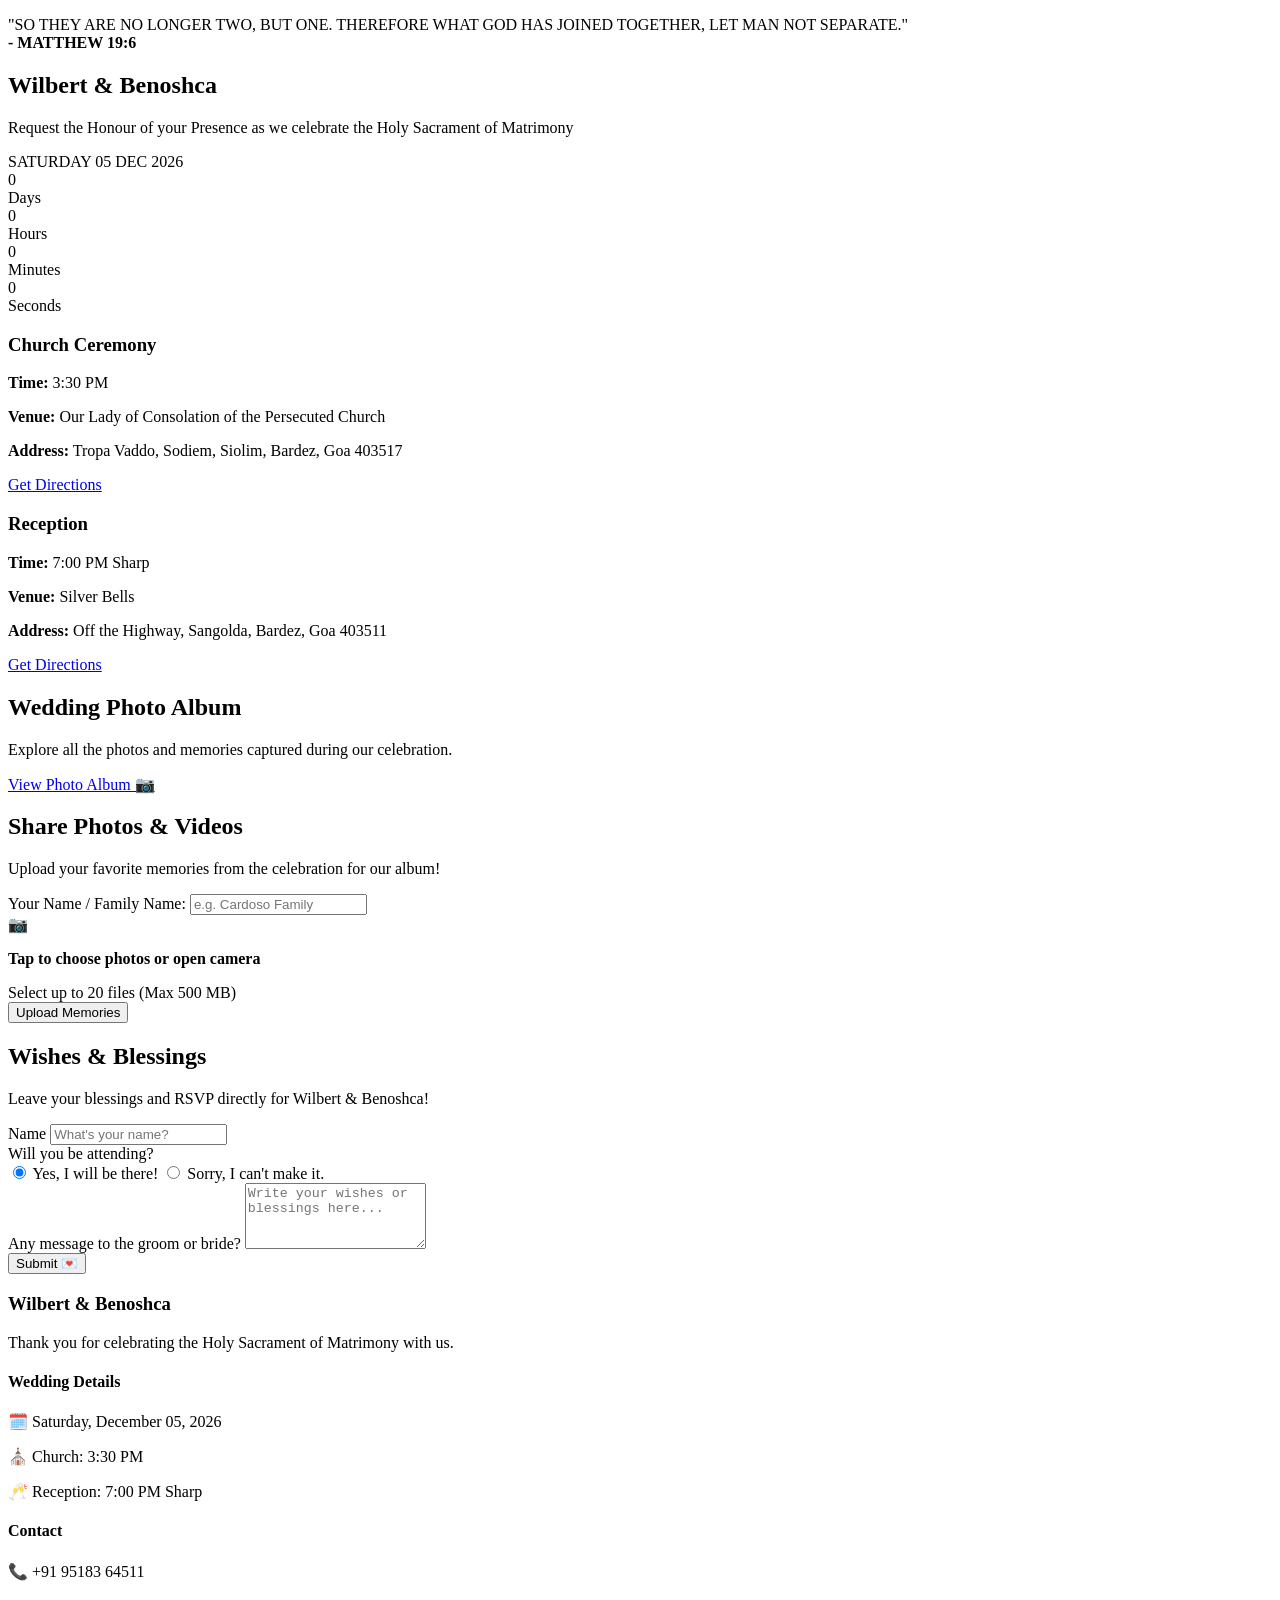
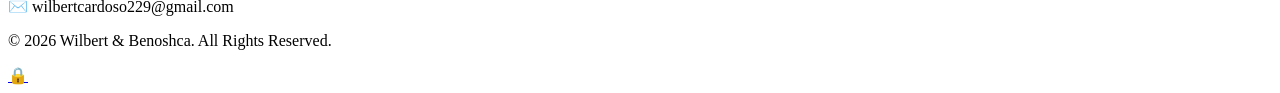
==== index.html @ 2fad6034 "Create index.html" ====
<!DOCTYPE html>
<html lang="en">
<head>
  <meta charset="UTF-8">
  <meta name="viewport" content="width=device-width, initial-scale=1.0, maximum-scale=1.0, user-scalable=no">
  <title>Wilbert & Benoshca's Wedding</title>
  <link href="https://fonts.googleapis.com/css2?family=Cinzel:wght@500;700&family=Great+Vibes&family=Montserrat:wght@300;400;500;600;700&display=swap" rel="stylesheet">
  <link rel="stylesheet" href="style.css">
</head>
<body>

  <div id="particles-layer"></div>

  <main class="main-content">

    <!-- 1. HERO INVITATION CARD -->
    <section class="invitation-card hero-card">
      <!-- Watermark Monogram Background -->
      <div class="watermark-bg"></div>

      <p class="bible-verse">
        "SO THEY ARE NO LONGER TWO, BUT ONE. THEREFORE WHAT GOD HAS JOINED TOGETHER, LET MAN NOT SEPARATE."<br>
        <strong>- MATTHEW 19:6</strong>
      </p>

      <h1 class="couple-names">Wilbert & Benoshca</h1>

      <p class="invitation-subtext">
        Request the Honour of your Presence as we celebrate the Holy Sacrament of Matrimony
      </p>

      <div class="date-banner">
        <span class="month-year">SATURDAY</span>
        <span class="day-num">05</span>
        <span class="month-year">DEC 2026</span>
      </div>

      <div class="countdown-container">
        <div class="time-box"><div class="num" id="days">0</div><div class="label">Days</div></div>
        <div class="time-box"><div class="num" id="hours">0</div><div class="label">Hours</div></div>
        <div class="time-box"><div class="num" id="mins">0</div><div class="label">Minutes</div></div>
        <div class="time-box"><div class="num" id="secs">0</div><div class="label">Seconds</div></div>
      </div>
    </section>

    <!-- 2. CEREMONY & RECEPTION VENUES -->
    <section class="grid-2">
      <div class="card venue-card">
        <div class="card-content">
          <h3>Church Ceremony</h3>
          <p><strong>Time:</strong> 3:30 PM</p>
          <p><strong>Venue:</strong> Our Lady of Consolation of the Persecuted Church</p>
          <p><strong>Address:</strong> Tropa Vaddo, Sodiem, Siolim, Bardez, Goa 403517</p>
          <a href="https://maps.google.com/?q=Our+Lady+of+Consolation+of+the+Persecuted+Church+Siolim" target="_blank" class="btn">Get Directions</a>
        </div>
      </div>

      <div class="card venue-card">
        <div class="card-content">
          <h3>Reception</h3>
          <p><strong>Time:</strong> 7:00 PM Sharp</p>
          <p><strong>Venue:</strong> Silver Bells</p>
          <p><strong>Address:</strong> Off the Highway, Sangolda, Bardez, Goa 403511</p>
          <a href="https://maps.google.com/?q=Silver+Bells+Sangolda+Goa" target="_blank" class="btn">Get Directions</a>
        </div>
      </div>
    </section>

    <!-- 3. PHOTO ALBUM LINK CARD -->
    <section class="card album-link-card">
      <div class="album-content">
        <h2>Wedding Photo Album</h2>
        <p>Explore all the photos and memories captured during our celebration.</p>
        <a href="gallery.html" class="btn btn-album">View Photo Album 📷</a>
      </div>
    </section>

    <!-- 4. SHARE PHOTOS & VIDEOS CARD -->
    <section class="card upload-card">
      <h2>Share Photos & Videos</h2>
      <p class="section-desc">Upload your favorite memories from the celebration for our album!</p>
      
      <form id="upload-form" onsubmit="handleUpload(event)">
        <div class="form-group">
          <label>Your Name / Family Name:</label>
          <input type="text" id="uploader-name" placeholder="e.g. Cardoso Family" required>
        </div>

        <div class="upload-dropzone" onclick="document.getElementById('file-input').click()">
          <span class="camera-icon">📷</span>
          <p><strong>Tap to choose photos or open camera</strong></p>
          <span class="file-hint">Select up to 20 files (Max 500 MB)</span>
          <input type="file" id="file-input" multiple accept="image/*,video/*" style="display:none" onchange="updateFileCount(this)">
          <div id="file-selection-label"></div>
        </div>

        <button type="submit" id="upload-btn" class="btn btn-primary">Upload Memories</button>
        <div id="upload-status" class="status-msg"></div>
      </form>
    </section>

    <!-- 5. WISHES & BLESSINGS FORM (PRIVATE TO SHEET) -->
    <section class="card wishes-card">
      <h2>Wishes & Blessings</h2>
      <p class="section-desc">Leave your blessings and RSVP directly for Wilbert & Benoshca!</p>

      <form id="wish-form" onsubmit="handleWishSubmit(event)">
        <div class="form-group">
          <label>Name</label>
          <input type="text" id="wish-name" placeholder="What's your name?" required>
        </div>

        <div class="form-group">
          <label>Will you be attending?</label>
          <div class="radio-group">
            <label class="radio-label">
              <input type="radio" name="attending" value="Yes, I will be there!" checked>
              <span>Yes, I will be there!</span>
            </label>
            <label class="radio-label">
              <input type="radio" name="attending" value="Sorry, I can't make it.">
              <span>Sorry, I can't make it.</span>
            </label>
          </div>
        </div>

        <div class="form-group">
          <label>Any message to the groom or bride?</label>
          <textarea id="wish-message" rows="4" placeholder="Write your wishes or blessings here..."></textarea>
        </div>

        <button type="submit" id="wish-btn" class="btn btn-primary">Submit 💌</button>
        <div id="wish-status" class="status-msg"></div>
      </form>
    </section>

  </main>

  <!-- 6. FOOTER WITH DISCREET ADMIN LINK -->
  <footer class="footer">
    <div class="footer-container">
      <div class="footer-grid">
        <div>
          <h3>Wilbert & Benoshca</h3>
          <p>Thank you for celebrating the Holy Sacrament of Matrimony with us.</p>
        </div>
        <div>
          <h4>Wedding Details</h4>
          <p>🗓️ Saturday, December 05, 2026</p>
          <p>⛪ Church: 3:30 PM</p>
          <p>🥂 Reception: 7:00 PM Sharp</p>
        </div>
        <div>
          <h4>Contact</h4>
          <p>📞 +91 95183 64511</p>
          <p>✉️ wilbertcardoso229@gmail.com</p>
        </div>
      </div>
      <div class="footer-bottom">
        <p>&copy; 2026 Wilbert & Benoshca. All Rights Reserved.</p>
        <a href="admin.html" class="admin-lock-btn" title="Admin Access">🔒</a>
      </div>
    </div>
  </footer>

  <script src="config.js"></script>
  <script src="main.js"></script>
</body>
</html>
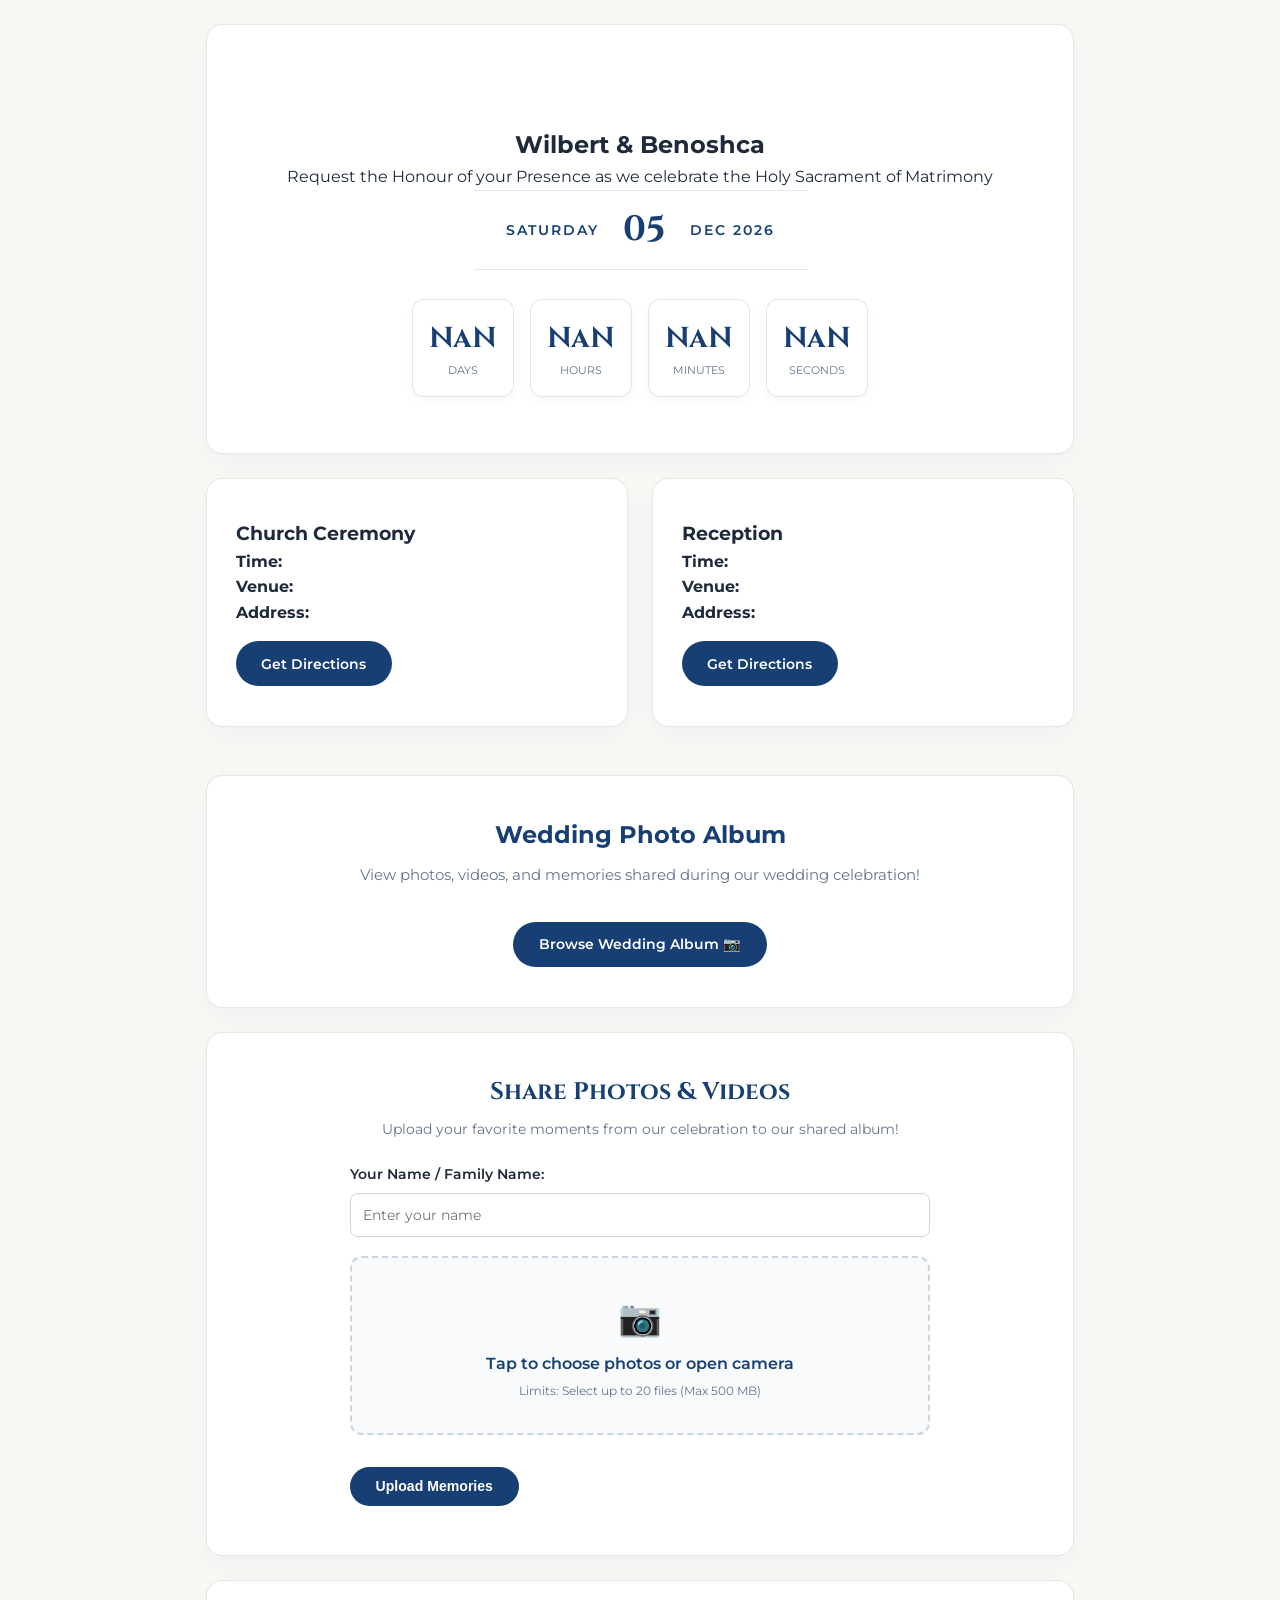
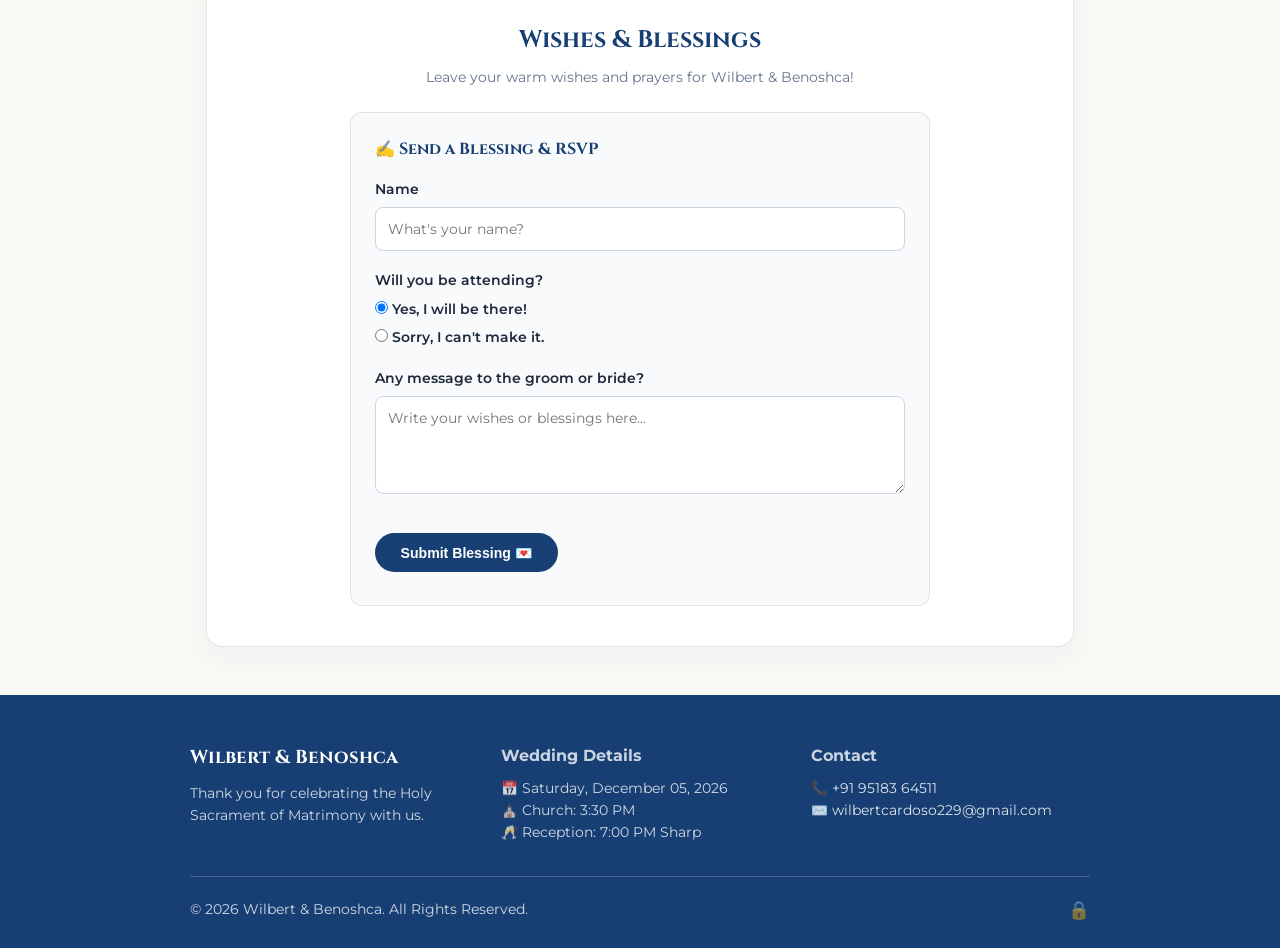
==== commit a83307b7: "Update index.html" ====
--- a/index.html
+++ b/index.html
@@ -3,36 +3,66 @@
 <head>
   <meta charset="UTF-8">
   <meta name="viewport" content="width=device-width, initial-scale=1.0, maximum-scale=1.0, user-scalable=no">
-  <title>Wilbert & Benoshca's Wedding</title>
-  <link href="https://fonts.googleapis.com/css2?family=Cinzel:wght@500;700&family=Great+Vibes&family=Montserrat:wght@300;400;500;600;700&display=swap" rel="stylesheet">
+  <title>Wilbert & Benoshca | Wedding Celebration</title>
+  
+  <!-- Fonts -->
+  <link rel="preconnect" href="https://fonts.googleapis.com">
+  <link rel="preconnect" href="https://fonts.gstatic.com" crossorigin>
+  <link href="https://fonts.googleapis.com/css2?family=Cinzel:wght@500;600;700&family=Great+Vibes&family=Montserrat:ital,wght@0,300;0,400;0,500;0,600;0,700;1,400&display=swap" rel="stylesheet">
+  
+  <!-- Canvas Confetti CDN -->
+  <script src="https://cdn.jsdelivr.net/npm/canvas-confetti@1.6.0/dist/confetti.browser.min.js"></script>
+  
   <link rel="stylesheet" href="style.css">
 </head>
 <body>
 
-  <div id="particles-layer"></div>
+  <!-- Screen Loader -->
+  <div id="page-loader"><div class="spinner"></div></div>
+
+  <!-- Welcome Splash Screen Overlay (Confetti Celebration) -->
+  <div id="splash-overlay" style="display: none;">
+    <div class="splash-card">
+      <img id="splash-img" src="" alt="Welcome Celebration" class="splash-image" />
+    </div>
+  </div>
+
+  <!-- Dynamic Falling Particles Layer -->
+  <div id="falling-particles-layer"></div>
 
   <main class="main-content">
 
     <!-- 1. HERO INVITATION CARD -->
     <section class="invitation-card hero-card">
       <!-- Watermark Monogram Background -->
-      <div class="watermark-bg"></div>
-
-      <p class="bible-verse">
-        "SO THEY ARE NO LONGER TWO, BUT ONE. THEREFORE WHAT GOD HAS JOINED TOGETHER, LET MAN NOT SEPARATE."<br>
-        <strong>- MATTHEW 19:6</strong>
-      </p>
-
-      <h1 class="couple-names">Wilbert & Benoshca</h1>
-
-      <p class="invitation-subtext">
+      <div class="card-bg-watermark logo-watermark"></div>
+
+      <!-- Floral Corner Decors -->
+      <img id="corner-top-left" src="" class="corner-decor-topleft" alt="" />
+      <img id="corner-bottom-right" src="" class="corner-decor-bottomright" alt="" />
+
+      <p class="bible-verse" id="verse-text"></p>
+
+      <!-- Featured Couple Circular Photo Frame -->
+      <div id="couple-photo-container" class="couple-photo-wrapper" style="display:none;">
+        <img id="couple-photo-img" src="" alt="Wilbert & Benoshca" class="couple-photo" />
+      </div>
+
+      <!-- Calligraphic Headline Names -->
+      <h1 class="couple-names-headline">
+        <span class="name-part">Wilbert</span>
+        <span class="ampersand-part">&</span>
+        <span class="name-part">Benoshca</span>
+      </h1>
+
+      <p class="invitation-text">
         Request the Honour of your Presence as we celebrate the Holy Sacrament of Matrimony
       </p>
 
       <div class="date-banner">
-        <span class="month-year">SATURDAY</span>
-        <span class="day-num">05</span>
-        <span class="month-year">DEC 2026</span>
+        <div class="month-year">SATURDAY</div>
+        <div class="day-num">05</div>
+        <div class="month-year">DEC 2026</div>
       </div>
 
       <div class="countdown-container">
@@ -43,100 +73,112 @@
       </div>
     </section>
 
-    <!-- 2. CEREMONY & RECEPTION VENUES -->
+    <!-- 2. CHURCH CEREMONY & RECEPTION VENUES -->
     <section class="grid-2">
-      <div class="card venue-card">
-        <div class="card-content">
+      <div class="card card-venue">
+        <div class="card-bg-watermark venue-watermark" id="church-watermark"></div>
+        <div class="card-content-inner">
           <h3>Church Ceremony</h3>
-          <p><strong>Time:</strong> 3:30 PM</p>
-          <p><strong>Venue:</strong> Our Lady of Consolation of the Persecuted Church</p>
-          <p><strong>Address:</strong> Tropa Vaddo, Sodiem, Siolim, Bardez, Goa 403517</p>
-          <a href="https://maps.google.com/?q=Our+Lady+of+Consolation+of+the+Persecuted+Church+Siolim" target="_blank" class="btn">Get Directions</a>
-        </div>
-      </div>
-
-      <div class="card venue-card">
-        <div class="card-content">
+          <p><strong>Time:</strong> <span id="church-time"></span></p>
+          <p><strong>Venue:</strong> <span id="church-venue"></span></p>
+          <p><strong>Address:</strong> <span id="church-address"></span></p>
+          <a id="church-map-btn" href="#" target="_blank" class="btn">Get Directions</a>
+        </div>
+      </div>
+
+      <div class="card card-venue">
+        <div class="card-bg-watermark venue-watermark" id="reception-watermark"></div>
+        <div class="card-content-inner">
           <h3>Reception</h3>
-          <p><strong>Time:</strong> 7:00 PM Sharp</p>
-          <p><strong>Venue:</strong> Silver Bells</p>
-          <p><strong>Address:</strong> Off the Highway, Sangolda, Bardez, Goa 403511</p>
-          <a href="https://maps.google.com/?q=Silver+Bells+Sangolda+Goa" target="_blank" class="btn">Get Directions</a>
-        </div>
-      </div>
-    </section>
-
-    <!-- 3. PHOTO ALBUM LINK CARD -->
-    <section class="card album-link-card">
-      <div class="album-content">
-        <h2>Wedding Photo Album</h2>
-        <p>Explore all the photos and memories captured during our celebration.</p>
-        <a href="gallery.html" class="btn btn-album">View Photo Album 📷</a>
-      </div>
-    </section>
-
-    <!-- 4. SHARE PHOTOS & VIDEOS CARD -->
+          <p><strong>Time:</strong> <span id="reception-time"></span></p>
+          <p><strong>Venue:</strong> <span id="reception-venue"></span></p>
+          <p><strong>Address:</strong> <span id="reception-address"></span></p>
+          <a id="reception-map-btn" href="#" target="_blank" class="btn">Get Directions</a>
+        </div>
+      </div>
+    </section>
+
+    <!-- 3. WEDDING PHOTO ALBUM CALLOUT CARD -->
+    <section class="card album-callout-card">
+      <div class="card-content-inner" style="text-align: center;">
+        <h2 class="font-heading" style="color: var(--primary); margin-bottom: 0.5rem;">Wedding Photo Album</h2>
+        <p style="color: var(--text-muted); font-size: 0.95rem; margin-bottom: 1.2rem;">
+          View photos, videos, and memories shared during our wedding celebration!
+        </p>
+        <a href="gallery.html" class="btn btn-gold">Browse Wedding Album 📷</a>
+      </div>
+    </section>
+
+    <!-- 4. SHARE PHOTOS & VIDEOS UPLOAD CARD -->
     <section class="card upload-card">
-      <h2>Share Photos & Videos</h2>
-      <p class="section-desc">Upload your favorite memories from the celebration for our album!</p>
-      
-      <form id="upload-form" onsubmit="handleUpload(event)">
+      <h2 class="font-heading" style="color: var(--primary); text-align: center; margin-bottom: 0.4rem;">Share Photos & Videos</h2>
+      <p style="color: var(--text-muted); text-align: center; font-size: 0.88rem; margin-bottom: 1.5rem;">
+        Upload your favorite moments from our celebration to our shared album!
+      </p>
+
+      <form id="upload-form" onsubmit="handleUploadSubmit(event)" style="max-width: 580px; margin: 0 auto;">
         <div class="form-group">
           <label>Your Name / Family Name:</label>
-          <input type="text" id="uploader-name" placeholder="e.g. Cardoso Family" required>
+          <input type="text" id="uploader-name" placeholder="Enter your name" required />
         </div>
 
         <div class="upload-dropzone" onclick="document.getElementById('file-input').click()">
           <span class="camera-icon">📷</span>
-          <p><strong>Tap to choose photos or open camera</strong></p>
-          <span class="file-hint">Select up to 20 files (Max 500 MB)</span>
-          <input type="file" id="file-input" multiple accept="image/*,video/*" style="display:none" onchange="updateFileCount(this)">
-          <div id="file-selection-label"></div>
-        </div>
-
-        <button type="submit" id="upload-btn" class="btn btn-primary">Upload Memories</button>
+          <p style="font-weight: 600; color: var(--primary); margin: 0.3rem 0;">Tap to choose photos or open camera</p>
+          <p style="font-size: 0.78rem; color: var(--text-muted);">Limits: Select up to 20 files (Max 500 MB)</p>
+          <input type="file" id="file-input" multiple accept="image/*,video/*" style="display:none;" onchange="handleFileSelection(this)" />
+          <div id="file-selection-preview"></div>
+        </div>
+
+        <button type="submit" id="upload-btn" class="btn btn-full">Upload Memories</button>
         <div id="upload-status" class="status-msg"></div>
       </form>
     </section>
 
-    <!-- 5. WISHES & BLESSINGS FORM (PRIVATE TO SHEET) -->
+    <!-- 5. WISHES & BLESSINGS RSVP CARD (PRIVATE TO SHEET) -->
     <section class="card wishes-card">
-      <h2>Wishes & Blessings</h2>
-      <p class="section-desc">Leave your blessings and RSVP directly for Wilbert & Benoshca!</p>
-
-      <form id="wish-form" onsubmit="handleWishSubmit(event)">
-        <div class="form-group">
-          <label>Name</label>
-          <input type="text" id="wish-name" placeholder="What's your name?" required>
-        </div>
-
-        <div class="form-group">
-          <label>Will you be attending?</label>
-          <div class="radio-group">
-            <label class="radio-label">
-              <input type="radio" name="attending" value="Yes, I will be there!" checked>
-              <span>Yes, I will be there!</span>
-            </label>
-            <label class="radio-label">
-              <input type="radio" name="attending" value="Sorry, I can't make it.">
-              <span>Sorry, I can't make it.</span>
-            </label>
+      <h2 class="font-heading" style="color: var(--primary); text-align: center; margin-bottom: 0.4rem;">Wishes & Blessings</h2>
+      <p style="color: var(--text-muted); text-align: center; font-size: 0.88rem; margin-bottom: 1.5rem;">
+        Leave your warm wishes and prayers for Wilbert & Benoshca!
+      </p>
+
+      <div style="max-width: 580px; margin: 0 auto; background: #F8FAFC; padding: 1.5rem; border-radius: 12px; border: var(--border-silver);">
+        <h3 style="font-size: 1rem; color: var(--primary); margin-bottom: 1rem; font-family: var(--font-heading);">✍️ Send a Blessing & RSVP</h3>
+        
+        <form id="wish-form" onsubmit="handleWishSubmit(event)">
+          <div class="form-group">
+            <label>Name</label>
+            <input type="text" id="wish-name" placeholder="What's your name?" required />
           </div>
-        </div>
-
-        <div class="form-group">
-          <label>Any message to the groom or bride?</label>
-          <textarea id="wish-message" rows="4" placeholder="Write your wishes or blessings here..."></textarea>
-        </div>
-
-        <button type="submit" id="wish-btn" class="btn btn-primary">Submit 💌</button>
-        <div id="wish-status" class="status-msg"></div>
-      </form>
+
+          <div class="form-group">
+            <label>Will you be attending?</label>
+            <div class="radio-selection-group">
+              <label class="radio-pill">
+                <input type="radio" name="attending" value="Yes, I will be there!" checked />
+                <span>Yes, I will be there!</span>
+              </label>
+              <label class="radio-pill">
+                <input type="radio" name="attending" value="Sorry, I can't make it." />
+                <span>Sorry, I can't make it.</span>
+              </label>
+            </div>
+          </div>
+
+          <div class="form-group">
+            <label>Any message to the groom or bride?</label>
+            <textarea id="wish-message" rows="4" placeholder="Write your wishes or blessings here..."></textarea>
+          </div>
+
+          <button type="submit" id="wish-btn" class="btn btn-full" style="margin-top: 0.8rem;">Submit Blessing 💌</button>
+          <div id="wish-status" class="status-msg"></div>
+        </form>
+      </div>
     </section>
 
   </main>
 
-  <!-- 6. FOOTER WITH DISCREET ADMIN LINK -->
+  <!-- 6. RICH THEMED FOOTER WITH DISCREET ADMIN LINK -->
   <footer class="footer">
     <div class="footer-container">
       <div class="footer-grid">
@@ -144,18 +186,21 @@
           <h3>Wilbert & Benoshca</h3>
           <p>Thank you for celebrating the Holy Sacrament of Matrimony with us.</p>
         </div>
+
         <div>
           <h4>Wedding Details</h4>
-          <p>🗓️ Saturday, December 05, 2026</p>
+          <p>📅 Saturday, December 05, 2026</p>
           <p>⛪ Church: 3:30 PM</p>
           <p>🥂 Reception: 7:00 PM Sharp</p>
         </div>
+
         <div>
           <h4>Contact</h4>
-          <p>📞 +91 95183 64511</p>
-          <p>✉️ wilbertcardoso229@gmail.com</p>
-        </div>
-      </div>
+          <p>📞 <a href="tel:+919518364511" style="color:rgba(255,255,255,0.85); text-decoration:none;">+91 95183 64511</a></p>
+          <p>✉️ <a href="mailto:wilbertcardoso229@gmail.com" style="color:rgba(255,255,255,0.85); text-decoration:none;">wilbertcardoso229@gmail.com</a></p>
+        </div>
+      </div>
+
       <div class="footer-bottom">
         <p>&copy; 2026 Wilbert & Benoshca. All Rights Reserved.</p>
         <a href="admin.html" class="admin-lock-btn" title="Admin Access">🔒</a>
--- a/style.css
+++ b/style.css
@@ -0,0 +1,369 @@
+:root {
+  --primary: #173F73;
+  --secondary: #D4AF37;
+  --bg-cream: #FAF8F5;
+  --card-bg: #FFFFFF;
+  --text-dark: #1E293B;
+  --text-muted: #64748B;
+  --border-silver: 1px solid rgba(192, 192, 192, 0.4);
+  --font-heading: 'Cinzel', serif;
+  --font-script: 'Great Vibes', cursive;
+  --font-body: 'Montserrat', sans-serif;
+}
+
+* { box-sizing: border-box; margin: 0; padding: 0; }
+
+body {
+  background-color: var(--bg-cream);
+  font-family: var(--font-body);
+  color: var(--text-dark);
+  line-height: 1.6;
+}
+
+.main-content {
+  max-width: 900px;
+  margin: 1.5rem auto;
+  padding: 0 1rem;
+}
+
+/* CARDS */
+.card, .invitation-card {
+  background: var(--card-bg);
+  border: var(--border-silver);
+  border-radius: 16px;
+  padding: 2.5rem 1.8rem;
+  margin-bottom: 1.5rem;
+  box-shadow: 0 8px 24px rgba(23, 63, 115, 0.04);
+  position: relative;
+  overflow: hidden;
+}
+
+/* 1. HERO INVITATION CARD */
+.hero-card {
+  text-align: center;
+  padding: 3.5rem 1.5rem;
+}
+
+.watermark-bg {
+  position: absolute;
+  inset: 0;
+  background-image: url('logo.png'); /* Put logo.png in the same folder */
+  background-position: center;
+  background-repeat: no-repeat;
+  background-size: 380px;
+  opacity: 0.12;
+  pointer-events: none;
+}
+
+.bible-verse {
+  font-family: var(--font-heading);
+  color: var(--primary);
+  font-size: 0.82rem;
+  letter-spacing: 1px;
+  margin-bottom: 1.2rem;
+}
+
+.couple-names {
+  font-family: var(--font-script);
+  font-size: 4.2rem;
+  color: var(--primary);
+  font-weight: normal;
+  margin: 0.5rem 0;
+}
+
+.invitation-subtext {
+  font-size: 0.95rem;
+  color: var(--text-dark);
+  margin-bottom: 1.5rem;
+}
+
+.date-banner {
+  display: inline-flex;
+  align-items: center;
+  gap: 1.5rem;
+  padding: 0.7rem 2rem;
+  border-top: var(--border-silver);
+  border-bottom: var(--border-silver);
+  margin-bottom: 1.8rem;
+}
+
+.date-banner .month-year {
+  font-size: 0.9rem;
+  letter-spacing: 2px;
+  font-weight: 600;
+  color: var(--primary);
+}
+
+.date-banner .day-num {
+  font-size: 2.2rem;
+  font-family: var(--font-heading);
+  font-weight: 700;
+  color: var(--primary);
+}
+
+.countdown-container {
+  display: flex;
+  justify-content: center;
+  gap: 1rem;
+}
+
+.time-box {
+  background: var(--card-bg);
+  border: var(--border-silver);
+  border-radius: 12px;
+  padding: 1rem;
+  min-width: 75px;
+  box-shadow: 0 4px 12px rgba(0, 0, 0, 0.03);
+}
+
+.time-box .num {
+  font-size: 1.8rem;
+  font-family: var(--font-heading);
+  font-weight: 700;
+  color: var(--primary);
+}
+
+.time-box .label {
+  font-size: 0.68rem;
+  text-transform: uppercase;
+  color: var(--text-muted);
+}
+
+/* 2. VENUE GRID */
+.grid-2 {
+  display: grid;
+  grid-template-columns: repeat(auto-fit, minmax(280px, 1fr));
+  gap: 1.5rem;
+  margin-bottom: 1.5rem;
+}
+
+.venue-card h3 {
+  color: var(--primary);
+  font-family: var(--font-heading);
+  margin-bottom: 0.6rem;
+}
+
+/* BUTTONS */
+.btn {
+  display: inline-block;
+  padding: 0.7rem 1.6rem;
+  border-radius: 25px;
+  font-weight: 600;
+  font-size: 0.88rem;
+  text-decoration: none;
+  border: none;
+  cursor: pointer;
+  transition: all 0.2s ease;
+}
+
+.btn-primary, .btn {
+  background: var(--primary);
+  color: #FFF;
+  margin-top: 1rem;
+}
+
+.btn-album {
+  background: linear-gradient(135deg, #173F73 0%, #1E4E8C 100%);
+  color: #FFF;
+  font-size: 1.05rem;
+  padding: 0.85rem 2.2rem;
+}
+
+/* 3. ALBUM CARD */
+.album-link-card {
+  text-align: center;
+  background: linear-gradient(135deg, #FFF 0%, #F8FAFC 100%);
+}
+
+.album-link-card h2 {
+  font-family: var(--font-heading);
+  color: var(--primary);
+  margin-bottom: 0.4rem;
+}
+
+/* 4 & 5. UPLOAD & WISHES FORMS */
+.upload-card h2, .wishes-card h2 {
+  font-family: var(--font-heading);
+  color: var(--primary);
+  text-align: center;
+  margin-bottom: 0.3rem;
+}
+
+.section-desc {
+  text-align: center;
+  color: var(--text-muted);
+  font-size: 0.88rem;
+  margin-bottom: 1.5rem;
+}
+
+.form-group {
+  margin-bottom: 1.2rem;
+}
+
+.form-group label {
+  display: block;
+  font-weight: 600;
+  font-size: 0.85rem;
+  margin-bottom: 0.4rem;
+  color: var(--text-dark);
+}
+
+.form-group input[type="text"], .form-group textarea {
+  width: 100%;
+  padding: 0.75rem;
+  border-radius: 8px;
+  border: 1px solid #CBD5E1;
+  font-family: inherit;
+  font-size: 0.9rem;
+}
+
+.radio-group {
+  display: flex;
+  flex-direction: column;
+  gap: 0.5rem;
+}
+
+.radio-label {
+  display: flex;
+  align-items: center;
+  gap: 0.5rem;
+  font-size: 0.9rem;
+  cursor: pointer;
+}
+
+.upload-dropzone {
+  border: 2px dashed #CBD5E1;
+  border-radius: 12px;
+  padding: 2rem 1rem;
+  text-align: center;
+  cursor: pointer;
+  background: #F8FAFC;
+  margin-bottom: 1rem;
+}
+
+.upload-dropzone:hover {
+  border-color: var(--primary);
+}
+
+.camera-icon {
+  font-size: 2.2rem;
+  display: block;
+  margin-bottom: 0.3rem;
+}
+
+.file-hint {
+  font-size: 0.75rem;
+  color: var(--text-muted);
+}
+
+.status-msg {
+  text-align: center;
+  font-weight: 600;
+  font-size: 0.85rem;
+  margin-top: 0.6rem;
+}
+
+/* STICKY NAV FOR GALLERY */
+.sticky-nav-bar {
+  position: sticky;
+  top: 0;
+  z-index: 1000;
+  background: #FFFFFF;
+  border-bottom: var(--border-silver);
+  padding: 0.8rem 1.2rem;
+  display: flex;
+  align-items: center;
+  justify-content: space-between;
+  box-shadow: 0 4px 12px rgba(0,0,0,0.05);
+}
+
+.back-btn {
+  text-decoration: none;
+  font-weight: 700;
+  color: var(--primary);
+  font-size: 0.9rem;
+  padding: 0.4rem 0.8rem;
+  border-radius: 20px;
+  background: #F1F5F9;
+}
+
+.gallery-title-header {
+  font-family: var(--font-heading);
+  font-size: 0.95rem;
+  font-weight: 700;
+  color: var(--primary);
+}
+
+.gallery-grid {
+  display: grid;
+  grid-template-columns: repeat(auto-fill, minmax(240px, 1fr));
+  gap: 1rem;
+}
+
+.gallery-item {
+  background: #FFF;
+  border-radius: 10px;
+  overflow: hidden;
+  border: var(--border-silver);
+}
+
+.gallery-item img, .gallery-item video {
+  width: 100%;
+  height: 220px;
+  object-fit: cover;
+  display: block;
+}
+
+.gallery-meta {
+  padding: 0.6rem;
+  font-size: 0.75rem;
+  color: var(--text-muted);
+  display: flex;
+  justify-content: space-between;
+}
+
+/* FOOTER */
+.footer {
+  background: var(--primary);
+  color: #FFF;
+  padding: 3rem 1.5rem 1.5rem;
+  margin-top: 3rem;
+}
+
+.footer-container { max-width: 900px; margin: 0 auto; }
+
+.footer-grid {
+  display: grid;
+  grid-template-columns: repeat(auto-fit, minmax(200px, 1fr));
+  gap: 2rem;
+  padding-bottom: 2rem;
+  border-bottom: 1px solid rgba(255,255,255,0.2);
+}
+
+.footer h3 { color: #FFF; margin-bottom: 0.6rem; font-family: var(--font-heading); }
+.footer h4 { color: #CBD5E1; margin-bottom: 0.6rem; }
+.footer p { color: rgba(255,255,255,0.8); font-size: 0.85rem; }
+
+.footer-bottom {
+  display: flex;
+  justify-content: space-between;
+  align-items: center;
+  padding-top: 1.2rem;
+  font-size: 0.8rem;
+  color: rgba(255,255,255,0.6);
+}
+
+.admin-lock-btn {
+  text-decoration: none;
+  opacity: 0.5;
+  font-size: 1.1rem;
+}
+
+/* MOBILE */
+@media (max-width: 600px) {
+  .couple-names { font-size: 3rem; }
+  .countdown-container { gap: 0.5rem; }
+  .time-box { min-width: 60px; padding: 0.6rem 0.3rem; }
+  .time-box .num { font-size: 1.4rem; }
+  .watermark-bg { background-size: 260px; }
+}
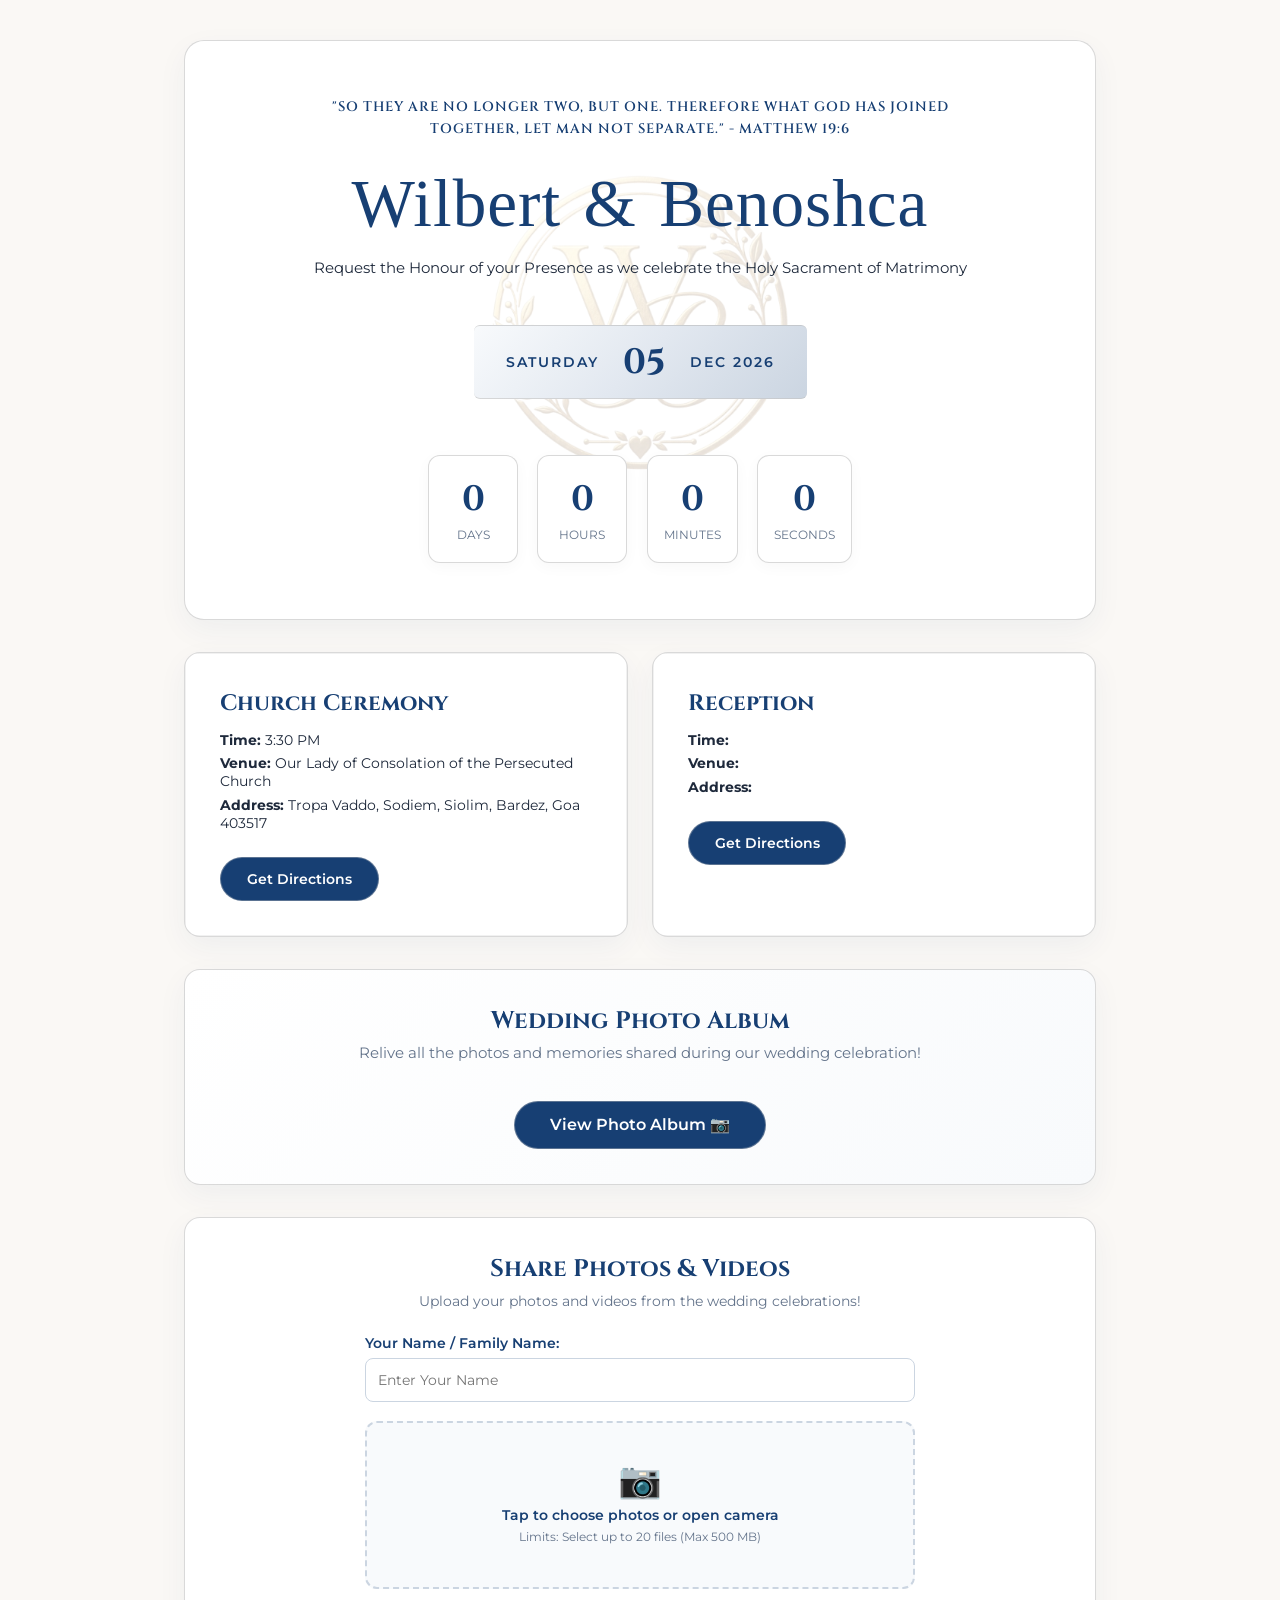
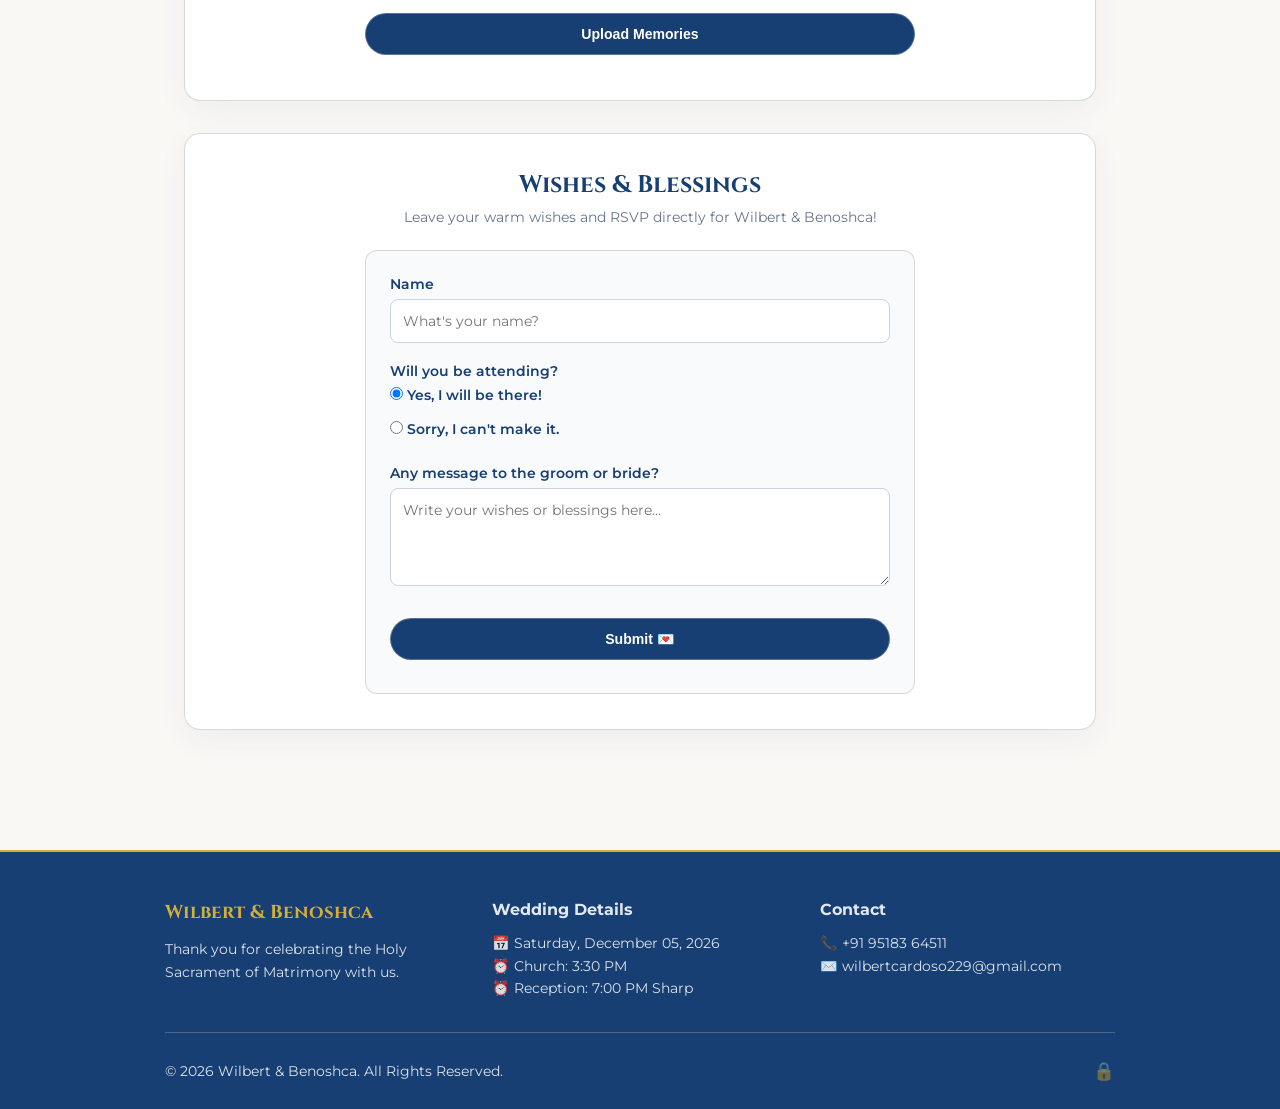
==== commit cc403bef: "Update index.html" ====
--- a/index.html
+++ b/index.html
@@ -3,9 +3,9 @@
 <head>
   <meta charset="UTF-8">
   <meta name="viewport" content="width=device-width, initial-scale=1.0, maximum-scale=1.0, user-scalable=no">
-  <title>Wilbert & Benoshca | Wedding Celebration</title>
-  
-  <!-- Fonts -->
+  <title>Wilbert & Benoshca's Wedding</title>
+
+  <!-- Google Fonts -->
   <link rel="preconnect" href="https://fonts.googleapis.com">
   <link rel="preconnect" href="https://fonts.gstatic.com" crossorigin>
   <link href="https://fonts.googleapis.com/css2?family=Cinzel:wght@500;600;700&family=Great+Vibes&family=Montserrat:ital,wght@0,300;0,400;0,500;0,600;0,700;1,400&display=swap" rel="stylesheet">
@@ -20,32 +20,33 @@
   <!-- Screen Loader -->
   <div id="page-loader"><div class="spinner"></div></div>
 
-  <!-- Welcome Splash Screen Overlay (Confetti Celebration) -->
+  <!-- Welcome Splash Overlay -->
   <div id="splash-overlay" style="display: none;">
     <div class="splash-card">
-      <img id="splash-img" src="" alt="Welcome Celebration" class="splash-image" />
+      <img id="splash-img" src="" alt="Welcome" class="splash-image" />
     </div>
   </div>
 
-  <!-- Dynamic Falling Particles Layer -->
+  <!-- Falling Particles Layer -->
   <div id="falling-particles-layer"></div>
 
+  <!-- Main Content Flow (No Top Navbar) -->
   <main class="main-content">
 
     <!-- 1. HERO INVITATION CARD -->
-    <section class="invitation-card hero-card">
-      <!-- Watermark Monogram Background -->
-      <div class="card-bg-watermark logo-watermark"></div>
-
-      <!-- Floral Corner Decors -->
-      <img id="corner-top-left" src="" class="corner-decor-topleft" alt="" />
-      <img id="corner-bottom-right" src="" class="corner-decor-bottomright" alt="" />
+    <div class="invitation-card">
+      <!-- Monogram Watermark Centered in Background -->
+      <div class="logo-center-watermark"></div>
+
+      <!-- Corner Floral Decors -->
+      <img id="corner-top-left" src="" class="corner-decor-topleft" alt="Floral Corner" referrerpolicy="no-referrer" />
+      <img id="corner-bottom-right" src="" class="corner-decor-bottomright" alt="Floral Corner" referrerpolicy="no-referrer" />
 
       <p class="bible-verse" id="verse-text"></p>
 
-      <!-- Featured Couple Circular Photo Frame -->
-      <div id="couple-photo-container" class="couple-photo-wrapper" style="display:none;">
-        <img id="couple-photo-img" src="" alt="Wilbert & Benoshca" class="couple-photo" />
+      <!-- Featured Couple Photo Frame (Toggleable in config.js) -->
+      <div id="couple-photo-container" class="couple-photo-wrapper" style="display: none;">
+        <img id="couple-photo-img" src="" alt="Wilbert & Benoshca" class="couple-photo" referrerpolicy="no-referrer" />
       </div>
 
       <!-- Calligraphic Headline Names -->
@@ -71,12 +72,12 @@
         <div class="time-box"><div class="num" id="mins">0</div><div class="label">Minutes</div></div>
         <div class="time-box"><div class="num" id="secs">0</div><div class="label">Seconds</div></div>
       </div>
-    </section>
-
-    <!-- 2. CHURCH CEREMONY & RECEPTION VENUES -->
-    <section class="grid-2">
-      <div class="card card-venue">
-        <div class="card-bg-watermark venue-watermark" id="church-watermark"></div>
+    </div>
+
+    <!-- 2. CEREMONY & RECEPTION VENUES -->
+    <div class="grid-2">
+      <div class="card card-church-bg">
+        <img id="church-bg-img" class="card-bg-watermark" alt="" referrerpolicy="no-referrer" />
         <div class="card-content-inner">
           <h3>Church Ceremony</h3>
           <p><strong>Time:</strong> <span id="church-time"></span></p>
@@ -86,8 +87,8 @@
         </div>
       </div>
 
-      <div class="card card-venue">
-        <div class="card-bg-watermark venue-watermark" id="reception-watermark"></div>
+      <div class="card card-venue-bg">
+        <img id="reception-bg-img" class="card-bg-watermark" alt="" referrerpolicy="no-referrer" />
         <div class="card-content-inner">
           <h3>Reception</h3>
           <p><strong>Time:</strong> <span id="reception-time"></span></p>
@@ -96,56 +97,57 @@
           <a id="reception-map-btn" href="#" target="_blank" class="btn">Get Directions</a>
         </div>
       </div>
-    </section>
+    </div>
 
     <!-- 3. WEDDING PHOTO ALBUM CALLOUT CARD -->
-    <section class="card album-callout-card">
-      <div class="card-content-inner" style="text-align: center;">
-        <h2 class="font-heading" style="color: var(--primary); margin-bottom: 0.5rem;">Wedding Photo Album</h2>
+    <div class="card album-card-banner">
+      <div class="card-content-inner">
+        <h2 class="font-heading" style="color: var(--primary); margin-bottom: 0.4rem;">Wedding Photo Album</h2>
         <p style="color: var(--text-muted); font-size: 0.95rem; margin-bottom: 1.2rem;">
-          View photos, videos, and memories shared during our wedding celebration!
+          Relive all the photos and memories shared during our wedding celebration!
         </p>
-        <a href="gallery.html" class="btn btn-gold">Browse Wedding Album 📷</a>
-      </div>
-    </section>
-
-    <!-- 4. SHARE PHOTOS & VIDEOS UPLOAD CARD -->
-    <section class="card upload-card">
-      <h2 class="font-heading" style="color: var(--primary); text-align: center; margin-bottom: 0.4rem;">Share Photos & Videos</h2>
-      <p style="color: var(--text-muted); text-align: center; font-size: 0.88rem; margin-bottom: 1.5rem;">
-        Upload your favorite moments from our celebration to our shared album!
-      </p>
-
-      <form id="upload-form" onsubmit="handleUploadSubmit(event)" style="max-width: 580px; margin: 0 auto;">
-        <div class="form-group">
-          <label>Your Name / Family Name:</label>
-          <input type="text" id="uploader-name" placeholder="Enter your name" required />
-        </div>
-
-        <div class="upload-dropzone" onclick="document.getElementById('file-input').click()">
-          <span class="camera-icon">📷</span>
-          <p style="font-weight: 600; color: var(--primary); margin: 0.3rem 0;">Tap to choose photos or open camera</p>
-          <p style="font-size: 0.78rem; color: var(--text-muted);">Limits: Select up to 20 files (Max 500 MB)</p>
-          <input type="file" id="file-input" multiple accept="image/*,video/*" style="display:none;" onchange="handleFileSelection(this)" />
-          <div id="file-selection-preview"></div>
-        </div>
-
-        <button type="submit" id="upload-btn" class="btn btn-full">Upload Memories</button>
-        <div id="upload-status" class="status-msg"></div>
-      </form>
-    </section>
+        <a href="gallery.html" class="btn" style="padding: 0.85rem 2.2rem; font-size: 1rem;">View Photo Album 📷</a>
+      </div>
+    </div>
+
+    <!-- 4. SHARE PHOTOS & VIDEOS CARD -->
+    <div class="card form-card">
+      <div class="card-content-inner">
+        <h2 class="font-heading" style="color: var(--primary); text-align: center; margin-bottom: 0.4rem;">Share Photos & Videos</h2>
+        <p style="color: var(--text-muted); text-align: center; font-size: 0.88rem; margin-bottom: 1.5rem;">
+          Upload your photos and videos from the wedding celebrations!
+        </p>
+
+        <form id="upload-form" onsubmit="handleUploadSubmit(event)" style="max-width: 550px; margin: 0 auto;">
+          <div class="form-group">
+            <label>Your Name / Family Name:</label>
+            <input type="text" id="uploader-name" placeholder="Enter Your Name" required />
+          </div>
+
+          <div class="upload-dropzone" onclick="document.getElementById('file-input').click()">
+            <span style="font-size: 2.2rem; display: block;">📷</span>
+            <p style="font-weight: 600; color: var(--primary); margin: 0.3rem 0;">Tap to choose photos or open camera</p>
+            <p style="font-size: 0.78rem; color: var(--text-muted);">Limits: Select up to 20 files (Max 500 MB)</p>
+            <input type="file" id="file-input" multiple accept="image/*,video/*" style="display:none;" onchange="handleFileSelection(this)" />
+            <div id="file-selection-preview" style="font-weight: 600; color: var(--primary); margin-top: 0.5rem;"></div>
+          </div>
+
+          <button type="submit" id="upload-btn" class="btn" style="width: 100%; margin-top: 0.5rem;">Upload Memories</button>
+          <div id="upload-status" style="text-align: center; font-weight: 600; font-size: 0.85rem; margin-top: 0.6rem;"></div>
+        </form>
+      </div>
+    </div>
 
     <!-- 5. WISHES & BLESSINGS RSVP CARD (PRIVATE TO SHEET) -->
-    <section class="card wishes-card">
-      <h2 class="font-heading" style="color: var(--primary); text-align: center; margin-bottom: 0.4rem;">Wishes & Blessings</h2>
-      <p style="color: var(--text-muted); text-align: center; font-size: 0.88rem; margin-bottom: 1.5rem;">
-        Leave your warm wishes and prayers for Wilbert & Benoshca!
-      </p>
-
-      <div style="max-width: 580px; margin: 0 auto; background: #F8FAFC; padding: 1.5rem; border-radius: 12px; border: var(--border-silver);">
-        <h3 style="font-size: 1rem; color: var(--primary); margin-bottom: 1rem; font-family: var(--font-heading);">✍️ Send a Blessing & RSVP</h3>
-        
-        <form id="wish-form" onsubmit="handleWishSubmit(event)">
+    <div class="card form-card">
+      <div class="card-content-inner">
+        <h2 class="font-heading" style="color: var(--primary); text-align: center; margin-bottom: 0.4rem;">Wishes & Blessings</h2>
+        <p style="color: var(--text-muted); text-align: center; font-size: 0.88rem; margin-bottom: 1.5rem;">
+          Leave your warm wishes and RSVP directly for Wilbert & Benoshca!
+        </p>
+
+        <form id="wish-form" onsubmit="handleWishSubmit(event)" style="max-width: 550px; margin: 0 auto; background: #F8FAFC; padding: 1.5rem; border-radius: 12px; border: var(--border-silver);">
+          
           <div class="form-group">
             <label>Name</label>
             <input type="text" id="wish-name" placeholder="What's your name?" required />
@@ -153,12 +155,12 @@
 
           <div class="form-group">
             <label>Will you be attending?</label>
-            <div class="radio-selection-group">
-              <label class="radio-pill">
+            <div class="rsvp-options">
+              <label class="rsvp-label">
                 <input type="radio" name="attending" value="Yes, I will be there!" checked />
                 <span>Yes, I will be there!</span>
               </label>
-              <label class="radio-pill">
+              <label class="rsvp-label">
                 <input type="radio" name="attending" value="Sorry, I can't make it." />
                 <span>Sorry, I can't make it.</span>
               </label>
@@ -170,15 +172,15 @@
             <textarea id="wish-message" rows="4" placeholder="Write your wishes or blessings here..."></textarea>
           </div>
 
-          <button type="submit" id="wish-btn" class="btn btn-full" style="margin-top: 0.8rem;">Submit Blessing 💌</button>
-          <div id="wish-status" class="status-msg"></div>
+          <button type="submit" id="wish-btn" class="btn" style="width: 100%; margin-top: 0.5rem;">Submit 💌</button>
+          <div id="wish-status" style="text-align: center; font-weight: 600; font-size: 0.85rem; margin-top: 0.6rem;"></div>
         </form>
       </div>
-    </section>
+    </div>
 
   </main>
 
-  <!-- 6. RICH THEMED FOOTER WITH DISCREET ADMIN LINK -->
+  <!-- 6. FOOTER -->
   <footer class="footer">
     <div class="footer-container">
       <div class="footer-grid">
@@ -190,20 +192,20 @@
         <div>
           <h4>Wedding Details</h4>
           <p>📅 Saturday, December 05, 2026</p>
-          <p>⛪ Church: 3:30 PM</p>
-          <p>🥂 Reception: 7:00 PM Sharp</p>
+          <p>⏰ Church: 3:30 PM</p>
+          <p>⏰ Reception: 7:00 PM Sharp</p>
         </div>
 
         <div>
           <h4>Contact</h4>
-          <p>📞 <a href="tel:+919518364511" style="color:rgba(255,255,255,0.85); text-decoration:none;">+91 95183 64511</a></p>
-          <p>✉️ <a href="mailto:wilbertcardoso229@gmail.com" style="color:rgba(255,255,255,0.85); text-decoration:none;">wilbertcardoso229@gmail.com</a></p>
+          <p>📞 <a href="tel:+919518364511">+91 95183 64511</a></p>
+          <p>✉️ <a href="mailto:wilbertcardoso229@gmail.com">wilbertcardoso229@gmail.com</a></p>
         </div>
       </div>
 
       <div class="footer-bottom">
         <p>&copy; 2026 Wilbert & Benoshca. All Rights Reserved.</p>
-        <a href="admin.html" class="admin-lock-btn" title="Admin Access">🔒</a>
+        <a href="admin.html" title="Admin Access" style="text-decoration: none; opacity: 0.5; font-size: 1.1rem;">🔒</a>
       </div>
     </div>
   </footer>
--- a/style.css
+++ b/style.css
@@ -1,211 +1,337 @@
 :root {
   --primary: #173F73;
   --secondary: #D4AF37;
-  --bg-cream: #FAF8F5;
-  --card-bg: #FFFFFF;
+  --accent: #E2E8F0;
+  --bg-color: #FAF8F5;
   --text-dark: #1E293B;
   --text-muted: #64748B;
-  --border-silver: 1px solid rgba(192, 192, 192, 0.4);
+  --white: #FFFFFF;
+  
   --font-heading: 'Cinzel', serif;
+  --font-body: 'Montserrat', sans-serif;
   --font-script: 'Great Vibes', cursive;
-  --font-body: 'Montserrat', sans-serif;
+
+  --card-shadow: 0 10px 30px rgba(23, 63, 115, 0.05);
+  --border-silver: 1px solid rgba(192, 192, 192, 0.6);
+  --silver-gradient: linear-gradient(135deg, #F8FAFC 0%, #E2E8F0 50%, #CBD5E1 100%);
+  --silver-pill-active: linear-gradient(135deg, #E2E8F0 0%, #CBD5E1 100%);
 }
 
 * { box-sizing: border-box; margin: 0; padding: 0; }
 
 body {
-  background-color: var(--bg-cream);
   font-family: var(--font-body);
+  background-color: var(--bg-color);
   color: var(--text-dark);
-  line-height: 1.6;
-}
-
+  min-height: 100vh;
+  display: flex;
+  flex-direction: column;
+  overflow-x: hidden;
+  position: relative;
+}
+
+h1, h2, h3, .font-heading { font-family: var(--font-heading); }
+.font-script { font-family: var(--font-script); }
+
+/* Screen Loader */
+#page-loader {
+  position: fixed;
+  inset: 0;
+  background-color: var(--bg-color);
+  display: flex;
+  justify-content: center;
+  align-items: center;
+  z-index: 9999;
+  pointer-events: none;
+  transition: opacity 0.4s ease;
+}
+
+.spinner {
+  width: 48px;
+  height: 48px;
+  border: 3px solid rgba(192, 192, 192, 0.4);
+  border-top-color: var(--primary);
+  border-radius: 50%;
+  animation: spin 0.8s linear infinite;
+}
+
+@keyframes spin { 100% { transform: rotate(360deg); } }
+
+/* Main Content Container */
 .main-content {
-  max-width: 900px;
-  margin: 1.5rem auto;
-  padding: 0 1rem;
-}
-
-/* CARDS */
-.card, .invitation-card {
-  background: var(--card-bg);
+  flex: 1;
+  max-width: 950px;
+  width: 100%;
+  margin: 0 auto;
+  padding: 2.5rem 1.2rem;
+  position: relative;
+  z-index: 2;
+}
+
+/* Invitation Hero Card */
+.invitation-card {
+  background: #FFFFFF;
   border: var(--border-silver);
-  border-radius: 16px;
-  padding: 2.5rem 1.8rem;
-  margin-bottom: 1.5rem;
-  box-shadow: 0 8px 24px rgba(23, 63, 115, 0.04);
+  border-radius: 20px;
+  padding: 3.5rem 2rem;
+  text-align: center;
+  box-shadow: var(--card-shadow);
+  margin-bottom: 2rem;
   position: relative;
   overflow: hidden;
 }
 
-/* 1. HERO INVITATION CARD */
-.hero-card {
-  text-align: center;
-  padding: 3.5rem 1.5rem;
-}
-
-.watermark-bg {
+.corner-decor-topleft {
   position: absolute;
-  inset: 0;
-  background-image: url('logo.png'); /* Put logo.png in the same folder */
+  top: -25px;
+  left: -25px;
+  width: 150px;
+  z-index: 10;
+  pointer-events: none;
+}
+
+.corner-decor-bottomright {
+  position: absolute;
+  bottom: -25px;
+  right: -25px;
+  width: 160px;
+  z-index: 10;
+  pointer-events: none;
+}
+
+.logo-center-watermark {
+  position: absolute;
+  top: 50%;
+  left: 50%;
+  transform: translate(-50%, -50%);
+  width: 380px;
+  height: 380px;
+  background-image: url('logo.png');
   background-position: center;
   background-repeat: no-repeat;
-  background-size: 380px;
-  opacity: 0.12;
+  background-size: contain;
+  opacity: 0.15;
   pointer-events: none;
+  z-index: 1;
+}
+
+.couple-photo-wrapper {
+  margin: 1.5rem auto;
+  width: 180px;
+  height: 180px;
+  border-radius: 50%;
+  padding: 5px;
+  background: var(--silver-gradient);
+  box-shadow: 0 8px 20px rgba(23, 63, 115, 0.15);
+  display: flex;
+  align-items: center;
+  justify-content: center;
+  position: relative;
+  z-index: 3;
+}
+
+.couple-photo {
+  width: 100%;
+  height: 100%;
+  object-fit: cover;
+  border-radius: 50%;
+  border: 2px solid #FFFFFF;
 }
 
 .bible-verse {
+  font-size: 0.85rem;
+  color: var(--primary);
+  letter-spacing: 1px;
+  max-width: 650px;
+  margin: 0 auto 1.5rem auto;
+  line-height: 1.6;
   font-family: var(--font-heading);
-  color: var(--primary);
-  font-size: 0.82rem;
-  letter-spacing: 1px;
-  margin-bottom: 1.2rem;
-}
-
-.couple-names {
-  font-family: var(--font-script);
-  font-size: 4.2rem;
-  color: var(--primary);
-  font-weight: normal;
-  margin: 0.5rem 0;
-}
-
-.invitation-subtext {
+  font-weight: 600;
+  position: relative;
+  z-index: 3;
+}
+
+.couple-names-headline {
+  font-family: 'Great Vibes', cursive !important;
+  font-size: 4.2rem !important;
+  color: var(--primary) !important;
+  margin: 1rem 0 !important;
+  line-height: 1.15 !important;
+  font-weight: normal !important;
+  letter-spacing: 1px !important;
+  display: flex;
+  justify-content: center;
+  align-items: center;
+  flex-wrap: wrap;
+  position: relative;
+  z-index: 3;
+}
+
+.couple-names-headline .ampersand-part {
+  margin: 0 1.4rem !important;
+}
+
+.invitation-text {
   font-size: 0.95rem;
   color: var(--text-dark);
-  margin-bottom: 1.5rem;
+  margin: 0.5rem auto 1.5rem auto;
+  position: relative;
+  z-index: 3;
 }
 
 .date-banner {
   display: inline-flex;
   align-items: center;
   gap: 1.5rem;
-  padding: 0.7rem 2rem;
   border-top: var(--border-silver);
   border-bottom: var(--border-silver);
-  margin-bottom: 1.8rem;
+  padding: 0.8rem 2rem;
+  margin: 1.5rem 0;
+  background: var(--silver-gradient);
+  border-radius: 6px;
+  position: relative;
+  z-index: 3;
 }
 
 .date-banner .month-year {
   font-size: 0.9rem;
   letter-spacing: 2px;
+  color: var(--primary);
   font-weight: 600;
-  color: var(--primary);
 }
 
 .date-banner .day-num {
   font-size: 2.2rem;
   font-family: var(--font-heading);
+  color: var(--primary);
   font-weight: 700;
-  color: var(--primary);
 }
 
 .countdown-container {
   display: flex;
   justify-content: center;
-  gap: 1rem;
+  gap: 1.2rem;
+  margin-top: 2rem;
+  position: relative;
+  z-index: 3;
 }
 
 .time-box {
-  background: var(--card-bg);
+  background: #FFFFFF;
   border: var(--border-silver);
+  padding: 1.2rem 1rem;
+  min-width: 90px;
   border-radius: 12px;
-  padding: 1rem;
-  min-width: 75px;
-  box-shadow: 0 4px 12px rgba(0, 0, 0, 0.03);
+  text-align: center;
+  box-shadow: 0 4px 15px rgba(0, 0, 0, 0.03);
 }
 
 .time-box .num {
-  font-size: 1.8rem;
+  font-size: 2.2rem;
+  font-weight: 700;
+  color: var(--primary);
   font-family: var(--font-heading);
-  font-weight: 700;
-  color: var(--primary);
 }
 
 .time-box .label {
-  font-size: 0.68rem;
+  font-size: 0.75rem;
   text-transform: uppercase;
   color: var(--text-muted);
-}
-
-/* 2. VENUE GRID */
+  margin-top: 0.3rem;
+}
+
+/* Venues Grid */
 .grid-2 {
   display: grid;
   grid-template-columns: repeat(auto-fit, minmax(280px, 1fr));
   gap: 1.5rem;
-  margin-bottom: 1.5rem;
-}
-
-.venue-card h3 {
-  color: var(--primary);
+  margin-bottom: 2rem;
+}
+
+.card {
+  background: #FFFFFF;
+  border: var(--border-silver);
+  padding: 2.2rem;
+  border-radius: 16px;
+  box-shadow: var(--card-shadow);
+  position: relative;
+  overflow: hidden;
+}
+
+.card-bg-watermark {
+  position: absolute;
+  top: 0;
+  left: 0;
+  width: 100%;
+  height: 100%;
+  object-fit: cover;
+  object-position: center;
+  opacity: 0.22 !important;
+  pointer-events: none;
+  z-index: 1;
+}
+
+.card-content-inner {
+  position: relative;
+  z-index: 2;
+}
+
+.card h3 {
+  color: var(--primary);
+  font-size: 1.4rem;
+  margin-bottom: 0.8rem;
   font-family: var(--font-heading);
-  margin-bottom: 0.6rem;
-}
-
-/* BUTTONS */
+}
+
+.card p {
+  font-size: 0.9rem;
+  margin-bottom: 0.35rem;
+}
+
 .btn {
   display: inline-block;
-  padding: 0.7rem 1.6rem;
+  padding: 0.75rem 1.6rem;
+  background: var(--primary);
+  color: #FFFFFF;
+  text-decoration: none;
   border-radius: 25px;
+  font-size: 0.88rem;
   font-weight: 600;
-  font-size: 0.88rem;
-  text-decoration: none;
-  border: none;
+  margin-top: 1.2rem;
+  transition: all 0.25s ease;
+  border: 1px solid rgba(192, 192, 192, 0.4);
   cursor: pointer;
-  transition: all 0.2s ease;
-}
-
-.btn-primary, .btn {
-  background: var(--primary);
-  color: #FFF;
-  margin-top: 1rem;
-}
-
-.btn-album {
-  background: linear-gradient(135deg, #173F73 0%, #1E4E8C 100%);
-  color: #FFF;
-  font-size: 1.05rem;
-  padding: 0.85rem 2.2rem;
-}
-
-/* 3. ALBUM CARD */
-.album-link-card {
+}
+
+.btn:hover {
+  background: var(--silver-gradient);
+  color: var(--primary);
+  box-shadow: 0 4px 12px rgba(0,0,0,0.1);
+}
+
+/* Album Banner Button Card */
+.album-card-banner {
   text-align: center;
-  background: linear-gradient(135deg, #FFF 0%, #F8FAFC 100%);
-}
-
-.album-link-card h2 {
-  font-family: var(--font-heading);
-  color: var(--primary);
-  margin-bottom: 0.4rem;
-}
-
-/* 4 & 5. UPLOAD & WISHES FORMS */
-.upload-card h2, .wishes-card h2 {
-  font-family: var(--font-heading);
-  color: var(--primary);
-  text-align: center;
-  margin-bottom: 0.3rem;
-}
-
-.section-desc {
-  text-align: center;
-  color: var(--text-muted);
-  font-size: 0.88rem;
-  margin-bottom: 1.5rem;
+  background: linear-gradient(135deg, #FFFFFF 0%, #F8FAFC 100%);
+  margin-bottom: 2rem;
+}
+
+/* Upload & RSVP Form Styling */
+.form-card {
+  margin-bottom: 2rem;
 }
 
 .form-group {
   margin-bottom: 1.2rem;
+  text-align: left;
 }
 
 .form-group label {
   display: block;
   font-weight: 600;
-  font-size: 0.85rem;
+  font-size: 0.88rem;
   margin-bottom: 0.4rem;
-  color: var(--text-dark);
+  color: var(--primary);
 }
 
 .form-group input[type="text"], .form-group textarea {
@@ -215,155 +341,166 @@
   border: 1px solid #CBD5E1;
   font-family: inherit;
   font-size: 0.9rem;
-}
-
-.radio-group {
+  background: #FFFFFF;
+  outline: none;
+}
+
+.form-group input[type="text"]:focus, .form-group textarea:focus {
+  border-color: var(--primary);
+}
+
+/* Clean Radio Button Selection from your image */
+.rsvp-options {
   display: flex;
   flex-direction: column;
-  gap: 0.5rem;
-}
-
-.radio-label {
-  display: flex;
-  align-items: center;
-  gap: 0.5rem;
-  font-size: 0.9rem;
+  gap: 0.6rem;
+  margin-top: 0.4rem;
+}
+
+.rsvp-label {
+  display: flex;
+  align-items: center;
+  gap: 0.6rem;
+  font-size: 0.95rem;
   cursor: pointer;
 }
 
 .upload-dropzone {
   border: 2px dashed #CBD5E1;
   border-radius: 12px;
-  padding: 2rem 1rem;
+  padding: 2.2rem 1rem;
   text-align: center;
+  background: #F8FAFC;
   cursor: pointer;
-  background: #F8FAFC;
+  transition: all 0.2s ease;
   margin-bottom: 1rem;
 }
 
 .upload-dropzone:hover {
   border-color: var(--primary);
-}
-
-.camera-icon {
-  font-size: 2.2rem;
-  display: block;
-  margin-bottom: 0.3rem;
-}
-
-.file-hint {
-  font-size: 0.75rem;
-  color: var(--text-muted);
-}
-
-.status-msg {
-  text-align: center;
-  font-weight: 600;
-  font-size: 0.85rem;
-  margin-top: 0.6rem;
-}
-
-/* STICKY NAV FOR GALLERY */
+  background: #F1F5F9;
+}
+
+/* Footer */
+.footer {
+  background-color: var(--primary);
+  color: #FFFFFF;
+  padding: 3rem 1.5rem 1.5rem 1.5rem;
+  margin-top: 3rem;
+  border-top: 2px solid var(--secondary);
+  position: relative;
+  z-index: 2;
+}
+
+.footer-container { max-width: 950px; margin: 0 auto; }
+
+.footer-grid {
+  display: grid;
+  grid-template-columns: repeat(auto-fit, minmax(220px, 1fr));
+  gap: 2rem;
+  padding-bottom: 2rem;
+  border-bottom: 1px solid rgba(192, 192, 192, 0.3);
+}
+
+.footer h3 { color: var(--secondary); margin-bottom: 0.8rem; font-family: var(--font-heading); }
+.footer h4 { color: #E2E8F0; margin-bottom: 0.8rem; }
+.footer p, .footer a { color: rgba(255,255,255,0.85); text-decoration: none; font-size: 0.88rem; line-height: 1.6; }
+
+.footer-bottom { 
+  display: flex; 
+  justify-content: space-between; 
+  align-items: center; 
+  padding-top: 1.5rem; 
+  font-size: 0.8rem; 
+  color: rgba(255,255,255,0.6); 
+}
+
+/* Sticky Header on Album Page */
 .sticky-nav-bar {
   position: sticky;
   top: 0;
   z-index: 1000;
   background: #FFFFFF;
   border-bottom: var(--border-silver);
-  padding: 0.8rem 1.2rem;
+  padding: 0.8rem 1.5rem;
   display: flex;
   align-items: center;
   justify-content: space-between;
   box-shadow: 0 4px 12px rgba(0,0,0,0.05);
 }
 
-.back-btn {
-  text-decoration: none;
-  font-weight: 700;
-  color: var(--primary);
-  font-size: 0.9rem;
-  padding: 0.4rem 0.8rem;
-  border-radius: 20px;
-  background: #F1F5F9;
-}
-
-.gallery-title-header {
-  font-family: var(--font-heading);
-  font-size: 0.95rem;
-  font-weight: 700;
-  color: var(--primary);
-}
-
-.gallery-grid {
-  display: grid;
-  grid-template-columns: repeat(auto-fill, minmax(240px, 1fr));
-  gap: 1rem;
-}
-
-.gallery-item {
-  background: #FFF;
-  border-radius: 10px;
-  overflow: hidden;
-  border: var(--border-silver);
-}
-
-.gallery-item img, .gallery-item video {
+/* Welcome Splash */
+#splash-overlay {
+  position: fixed;
+  inset: 0;
+  background-color: rgba(246, 243, 238, 0.98);
+  z-index: 10000;
+  display: flex;
+  justify-content: center;
+  align-items: center;
+  transition: opacity 0.6s ease;
+  padding: 1.5rem;
+}
+
+.splash-card {
+  max-width: 450px;
   width: 100%;
-  height: 220px;
-  object-fit: cover;
-  display: block;
-}
-
-.gallery-meta {
-  padding: 0.6rem;
-  font-size: 0.75rem;
-  color: var(--text-muted);
-  display: flex;
-  justify-content: space-between;
-}
-
-/* FOOTER */
-.footer {
-  background: var(--primary);
-  color: #FFF;
-  padding: 3rem 1.5rem 1.5rem;
-  margin-top: 3rem;
-}
-
-.footer-container { max-width: 900px; margin: 0 auto; }
-
-.footer-grid {
-  display: grid;
-  grid-template-columns: repeat(auto-fit, minmax(200px, 1fr));
-  gap: 2rem;
-  padding-bottom: 2rem;
-  border-bottom: 1px solid rgba(255,255,255,0.2);
-}
-
-.footer h3 { color: #FFF; margin-bottom: 0.6rem; font-family: var(--font-heading); }
-.footer h4 { color: #CBD5E1; margin-bottom: 0.6rem; }
-.footer p { color: rgba(255,255,255,0.8); font-size: 0.85rem; }
-
-.footer-bottom {
-  display: flex;
-  justify-content: space-between;
-  align-items: center;
-  padding-top: 1.2rem;
-  font-size: 0.8rem;
-  color: rgba(255,255,255,0.6);
-}
-
-.admin-lock-btn {
-  text-decoration: none;
-  opacity: 0.5;
-  font-size: 1.1rem;
-}
-
-/* MOBILE */
-@media (max-width: 600px) {
-  .couple-names { font-size: 3rem; }
-  .countdown-container { gap: 0.5rem; }
-  .time-box { min-width: 60px; padding: 0.6rem 0.3rem; }
-  .time-box .num { font-size: 1.4rem; }
-  .watermark-bg { background-size: 260px; }
-}
+  text-align: center;
+}
+
+.splash-image {
+  max-width: 100%;
+  max-height: 70vh;
+  border-radius: 16px;
+  box-shadow: 0 12px 30px rgba(23, 63, 115, 0.2);
+  border: 2px solid var(--secondary);
+  object-fit: contain;
+}
+
+/* Falling Particles */
+.falling-particle-item {
+  position: fixed;
+  top: -50px;
+  user-select: none;
+  pointer-events: none;
+  animation-name: fallAndSwayDynamic;
+  animation-timing-function: ease-in-out;
+  animation-iteration-count: infinite;
+  will-change: transform;
+  z-index: 9998;
+}
+
+@keyframes fallAndSwayDynamic {
+  0% { transform: translateY(0) translateX(0) rotate(0deg); opacity: 0; }
+  10% { opacity: var(--p-op, 0.3); }
+  50% { transform: translateY(50vh) translateX(var(--sway-dist, 30px)) rotate(180deg); opacity: var(--p-op, 0.3); }
+  90% { opacity: var(--p-op, 0.3); }
+  100% { transform: translateY(115vh) translateX(calc(-1 * var(--sway-dist, 30px))) rotate(360deg); opacity: 0; }
+}
+
+/* Mobile Adjustments from your original file */
+@media (max-width: 768px) {
+  .invitation-card { padding: 2.5rem 0.5rem 3.5rem 0.5rem; }
+  
+  .couple-names-headline {
+    flex-direction: column !important;
+    gap: 0rem !important;
+    font-size: 3.2rem !important;
+  }
+  .couple-names-headline .name-part,
+  .couple-names-headline .ampersand-part {
+    display: block !important;
+    width: 100%;
+    text-align: center;
+    margin: 0 !important;
+  }
+  
+  .corner-decor-topleft { width: 85px; top: -12px; left: -12px; }
+  .corner-decor-bottomright { width: 85px; bottom: -28px; right: -15px; opacity: 0.85; }
+  
+  .couple-photo-wrapper { width: 140px; height: 140px; }
+  .countdown-container { gap: 0.6rem; }
+  .time-box { min-width: 65px; padding: 0.8rem; }
+  .time-box .num { font-size: 1.6rem; }
+  .logo-center-watermark { width: 260px; height: 260px; }
+}
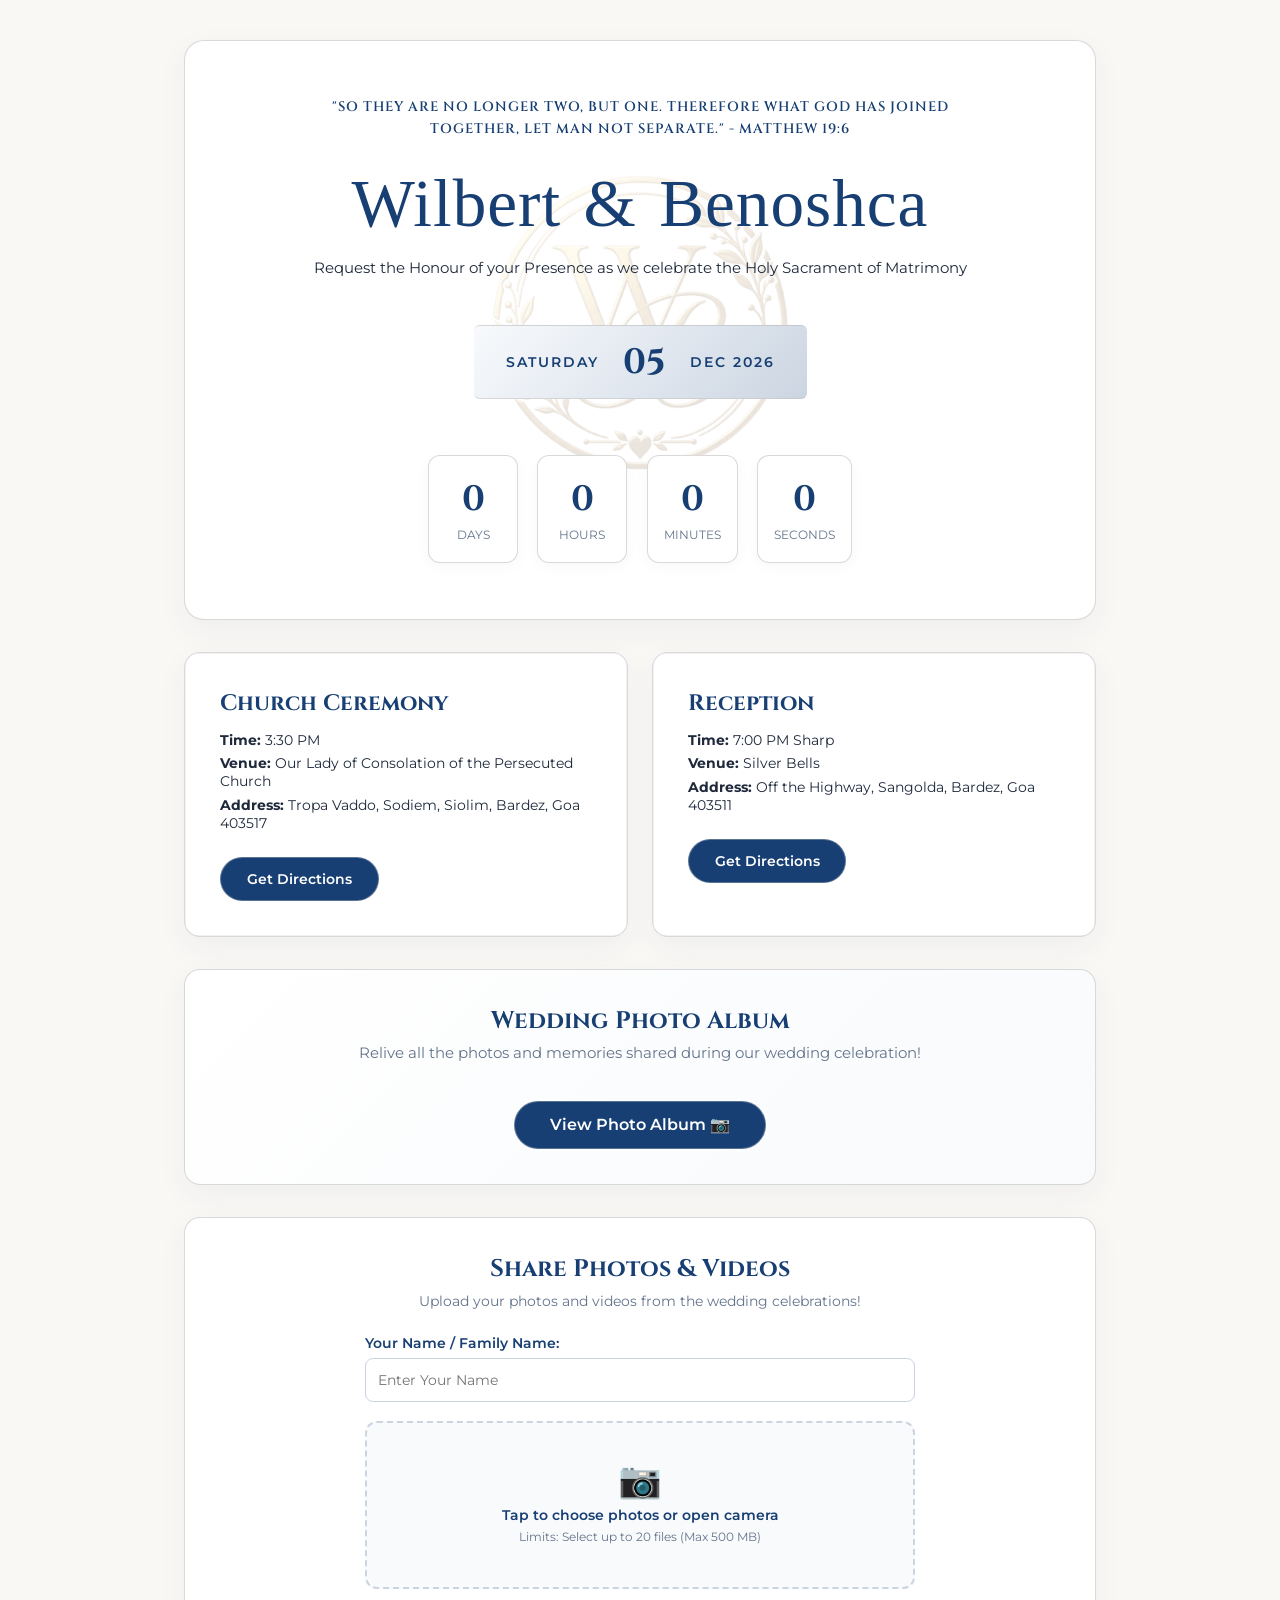
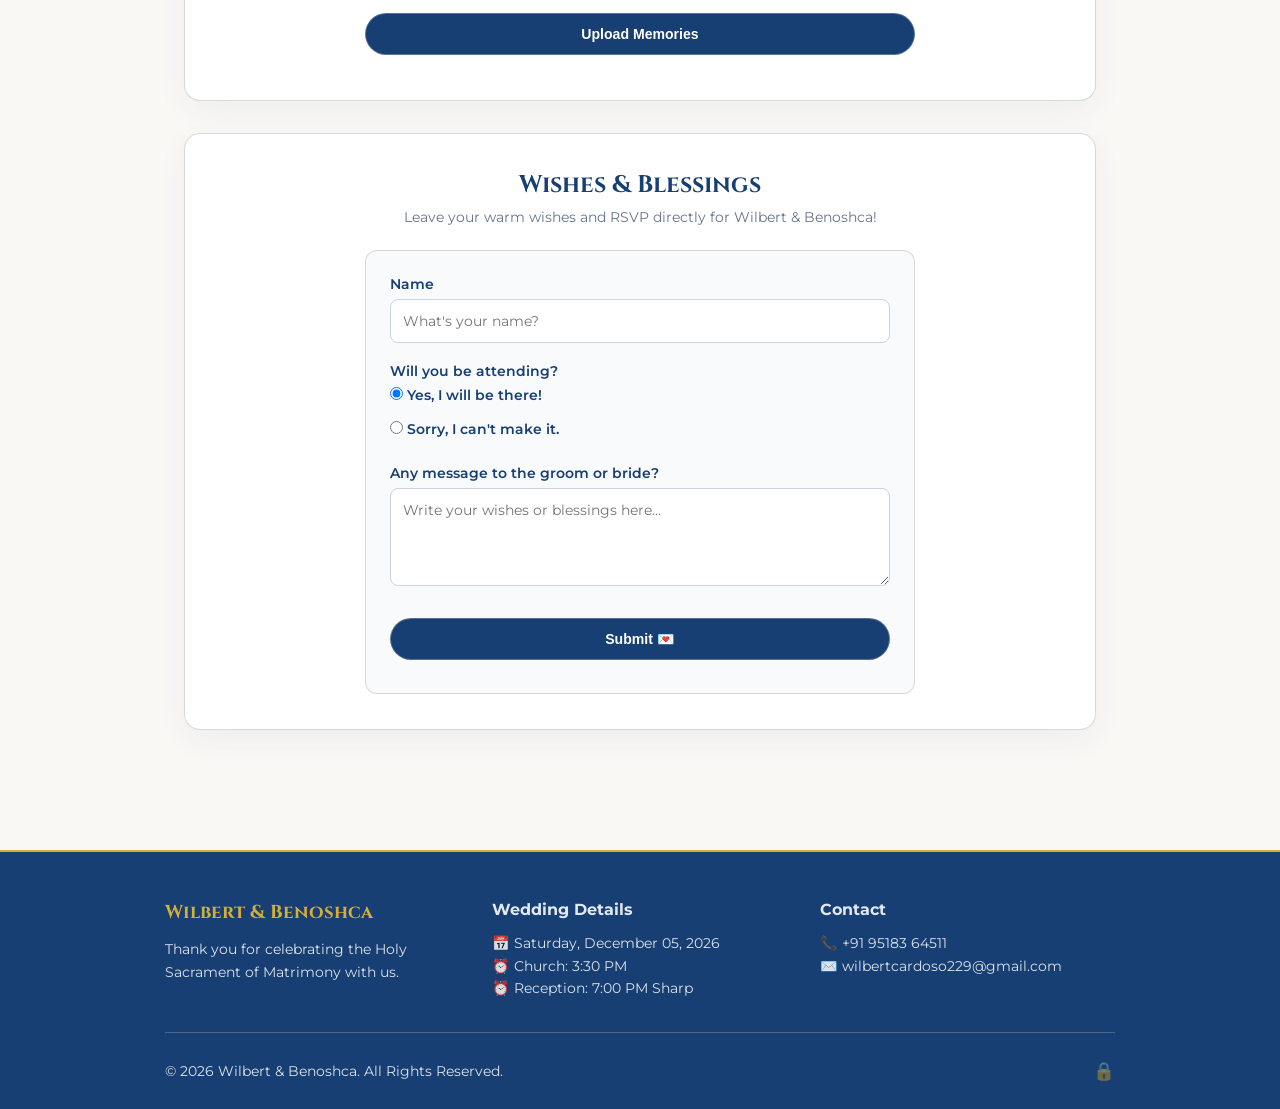
==== commit aa7d33d6: "Update index.html" ====
--- a/index.html
+++ b/index.html
@@ -10,9 +10,6 @@
   <link rel="preconnect" href="https://fonts.gstatic.com" crossorigin>
   <link href="https://fonts.googleapis.com/css2?family=Cinzel:wght@500;600;700&family=Great+Vibes&family=Montserrat:ital,wght@0,300;0,400;0,500;0,600;0,700;1,400&display=swap" rel="stylesheet">
   
-  <!-- Canvas Confetti CDN -->
-  <script src="https://cdn.jsdelivr.net/npm/canvas-confetti@1.6.0/dist/confetti.browser.min.js"></script>
-  
   <link rel="stylesheet" href="style.css">
 </head>
 <body>
@@ -20,17 +17,9 @@
   <!-- Screen Loader -->
   <div id="page-loader"><div class="spinner"></div></div>
 
-  <!-- Welcome Splash Overlay -->
-  <div id="splash-overlay" style="display: none;">
-    <div class="splash-card">
-      <img id="splash-img" src="" alt="Welcome" class="splash-image" />
-    </div>
-  </div>
-
   <!-- Falling Particles Layer -->
   <div id="falling-particles-layer"></div>
 
-  <!-- Main Content Flow (No Top Navbar) -->
   <main class="main-content">
 
     <!-- 1. HERO INVITATION CARD -->
@@ -39,15 +28,12 @@
       <div class="logo-center-watermark"></div>
 
       <!-- Corner Floral Decors -->
-      <img id="corner-top-left" src="" class="corner-decor-topleft" alt="Floral Corner" referrerpolicy="no-referrer" />
-      <img id="corner-bottom-right" src="" class="corner-decor-bottomright" alt="Floral Corner" referrerpolicy="no-referrer" />
-
-      <p class="bible-verse" id="verse-text"></p>
-
-      <!-- Featured Couple Photo Frame (Toggleable in config.js) -->
-      <div id="couple-photo-container" class="couple-photo-wrapper" style="display: none;">
-        <img id="couple-photo-img" src="" alt="Wilbert & Benoshca" class="couple-photo" referrerpolicy="no-referrer" />
-      </div>
+      <img id="corner-top-left" src="" class="corner-decor-topleft" alt="" />
+      <img id="corner-bottom-right" src="" class="corner-decor-bottomright" alt="" />
+
+      <p class="bible-verse">
+        "SO THEY ARE NO LONGER TWO, BUT ONE. THEREFORE WHAT GOD HAS JOINED TOGETHER, LET MAN NOT SEPARATE." - MATTHEW 19:6
+      </p>
 
       <!-- Calligraphic Headline Names -->
       <h1 class="couple-names-headline">
@@ -77,24 +63,24 @@
     <!-- 2. CEREMONY & RECEPTION VENUES -->
     <div class="grid-2">
       <div class="card card-church-bg">
-        <img id="church-bg-img" class="card-bg-watermark" alt="" referrerpolicy="no-referrer" />
+        <img id="church-bg-img" class="card-bg-watermark" alt="" />
         <div class="card-content-inner">
           <h3>Church Ceremony</h3>
-          <p><strong>Time:</strong> <span id="church-time"></span></p>
-          <p><strong>Venue:</strong> <span id="church-venue"></span></p>
-          <p><strong>Address:</strong> <span id="church-address"></span></p>
-          <a id="church-map-btn" href="#" target="_blank" class="btn">Get Directions</a>
+          <p><strong>Time:</strong> <span id="church-time">3:30 PM</span></p>
+          <p><strong>Venue:</strong> <span id="church-venue">Our Lady of Consolation of the Persecuted Church</span></p>
+          <p><strong>Address:</strong> <span id="church-address">Tropa Vaddo, Sodiem, Siolim, Bardez, Goa 403517</span></p>
+          <a id="church-map-btn" href="https://maps.google.com/?q=Our+Lady+of+Consolation+of+the+Persecuted+Church+Siolim" target="_blank" class="btn">Get Directions</a>
         </div>
       </div>
 
       <div class="card card-venue-bg">
-        <img id="reception-bg-img" class="card-bg-watermark" alt="" referrerpolicy="no-referrer" />
+        <img id="reception-bg-img" class="card-bg-watermark" alt="" />
         <div class="card-content-inner">
           <h3>Reception</h3>
-          <p><strong>Time:</strong> <span id="reception-time"></span></p>
-          <p><strong>Venue:</strong> <span id="reception-venue"></span></p>
-          <p><strong>Address:</strong> <span id="reception-address"></span></p>
-          <a id="reception-map-btn" href="#" target="_blank" class="btn">Get Directions</a>
+          <p><strong>Time:</strong> <span id="reception-time">7:00 PM Sharp</span></p>
+          <p><strong>Venue:</strong> <span id="reception-venue">Silver Bells</span></p>
+          <p><strong>Address:</strong> <span id="reception-address">Off the Highway, Sangolda, Bardez, Goa 403511</span></p>
+          <a id="reception-map-btn" href="https://maps.google.com/?q=Silver+Bells+Sangolda" target="_blank" class="btn">Get Directions</a>
         </div>
       </div>
     </div>
--- a/style.css
+++ b/style.css
@@ -68,7 +68,7 @@
   z-index: 2;
 }
 
-/* Invitation Hero Card */
+/* Invitation  Hero Card */
 .invitation-card {
   background: #FFFFFF;
   border: var(--border-silver);
